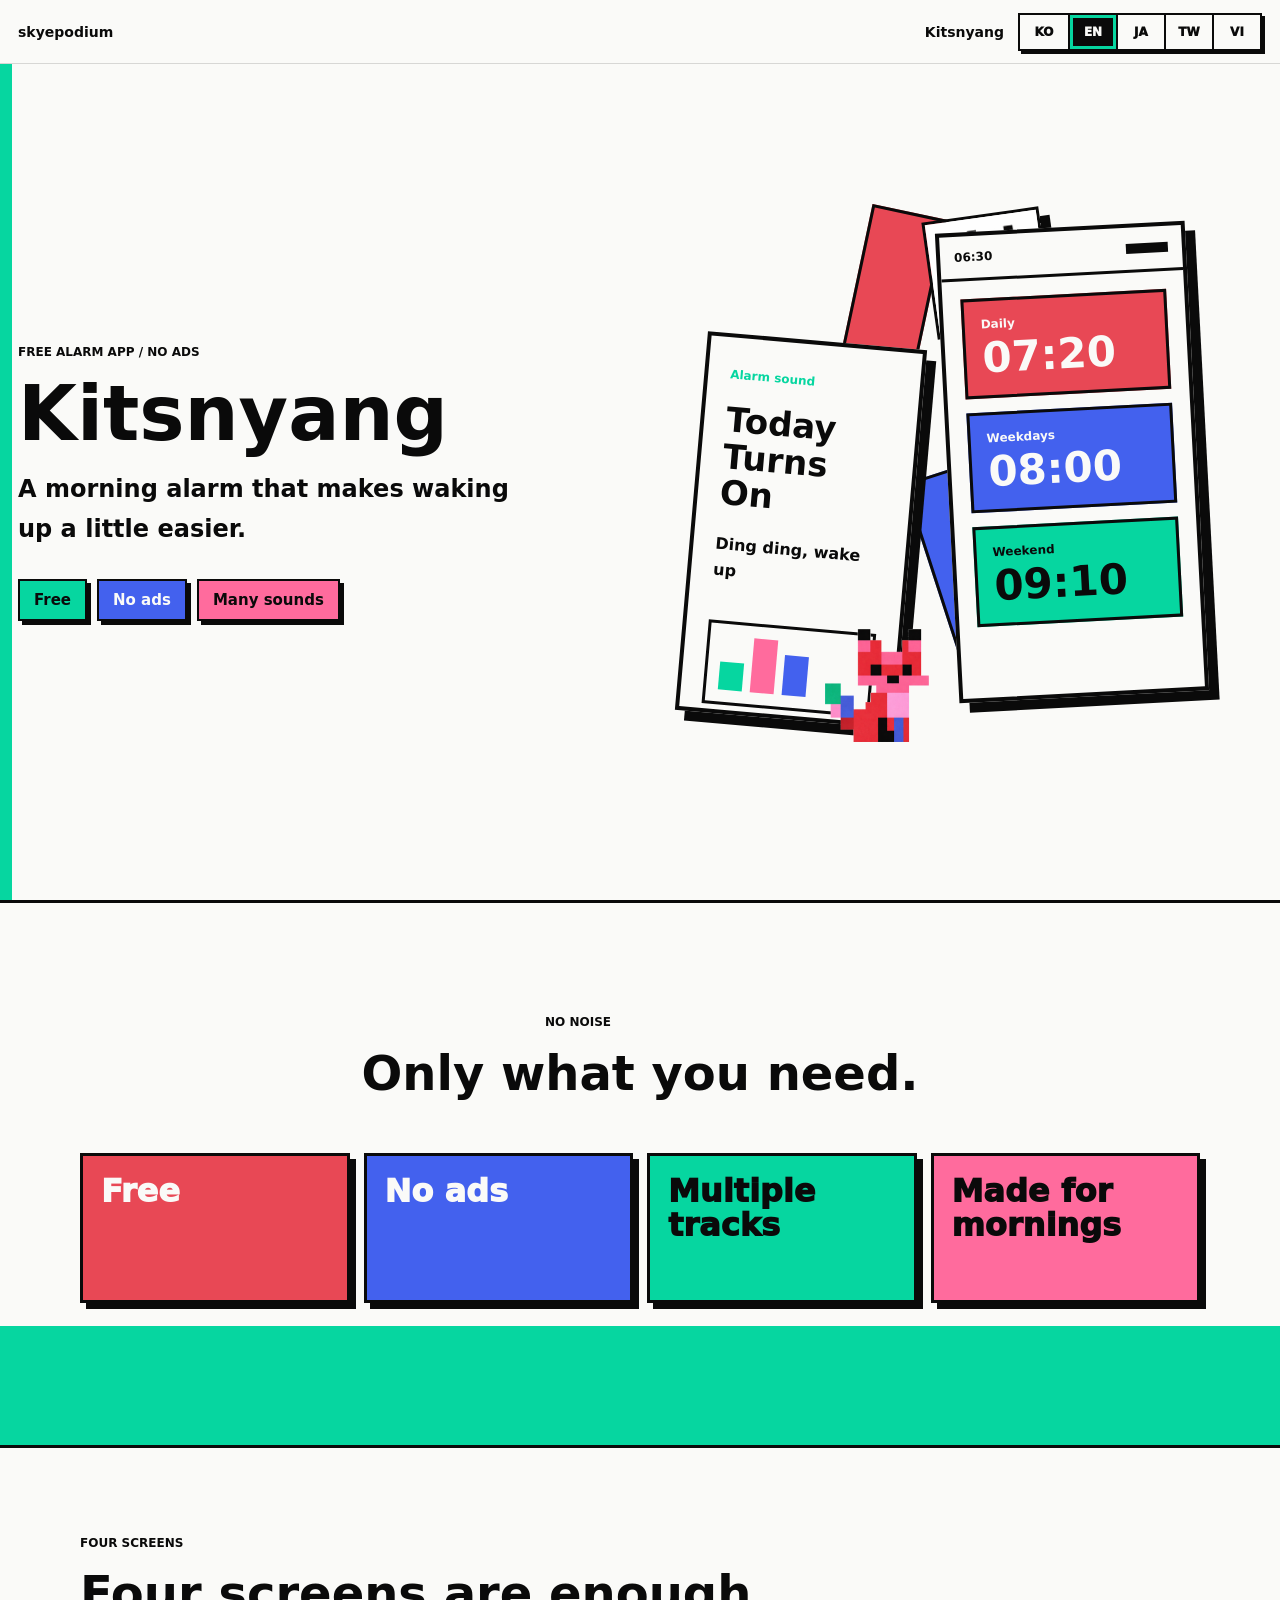
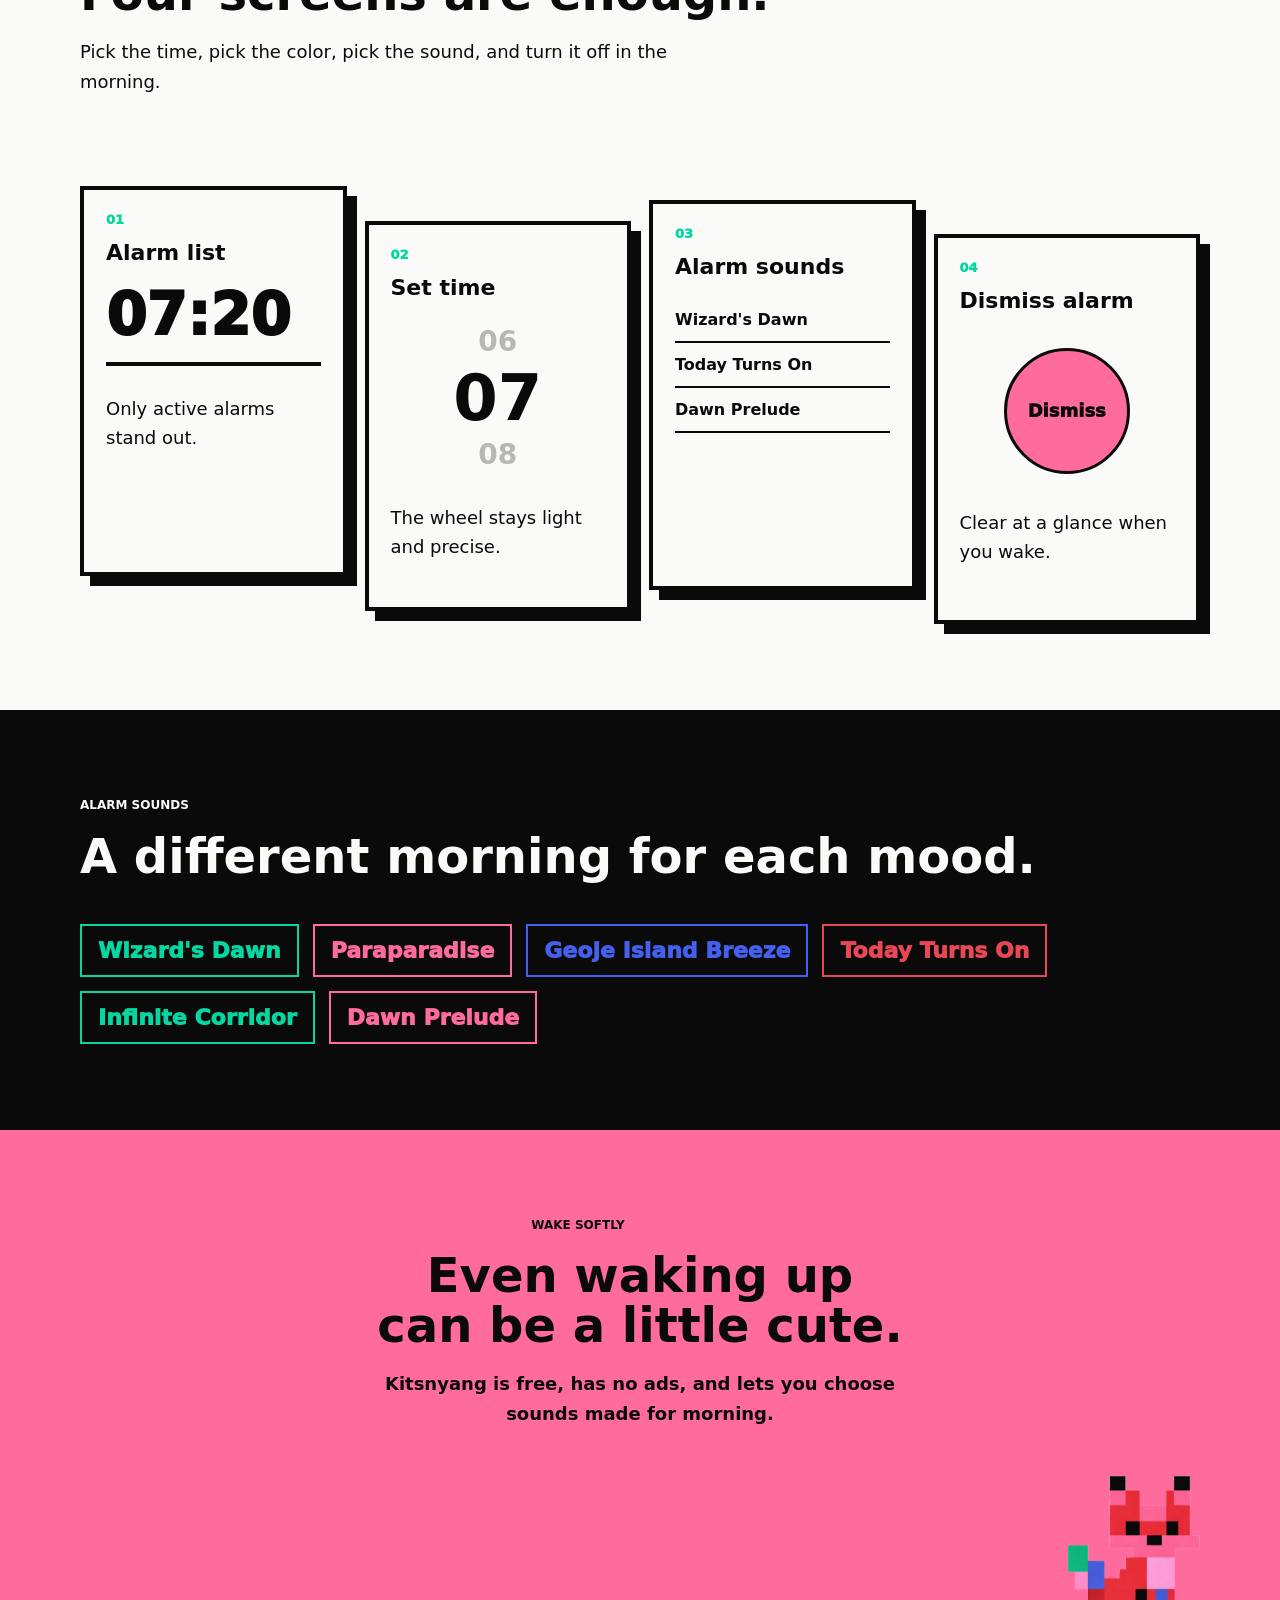
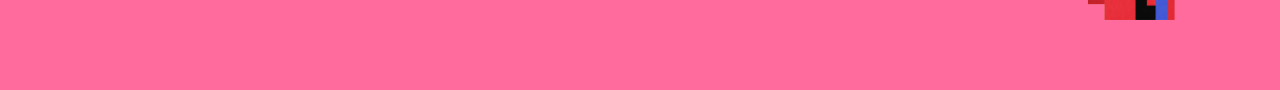
==== kitsnyang.html @ ac87df2f "언어 선택을 중복 없는 코드 버튼으로 정리한다 현재 선택 트리거를 제거하고 KO/EN/JA/TW/VI 코드 버튼을 같은 크기로 고정해 헤더 언어 선택이 중복 없이 보이게 한다.  " ====
<!doctype html>
<html lang="ko">
  <head>
    <meta charset="utf-8" />
    <meta name="viewport" content="width=device-width, initial-scale=1" />
    <meta
      name="description"
      data-i18n-content="kitsnyang.meta.description"
      content="키츠냥은 무료이고 광고 없는 아침 알람 앱입니다. 여러 알림음과 감각적인 알람 설정 화면을 제공합니다."
    />
    <title data-i18n="kitsnyang.meta.title">키츠냥 - 아침을 조금 덜 미워하게 만드는 알람</title>
    <link rel="stylesheet" href="./assets/styles/site.css" />
    <script src="./assets/scripts/site.js" defer></script>
  </head>
  <body class="kitsnyang-page">
    <header class="site-header" aria-label="주요 탐색" data-i18n-aria-label="common.header.aria">
      <a class="brand-link" href="./index.html" aria-label="skyepodium 홈" data-i18n-aria-label="common.home.aria">
        skyepodium
      </a>
      <div class="header-tools">
        <nav class="nav-links" aria-label="페이지" data-i18n-aria-label="common.nav.aria">
          <a aria-current="page" href="./kitsnyang.html" data-i18n="common.appName">키츠냥</a>
        </nav>
        <div
          class="language-switcher"
          data-language-menu
          role="radiogroup"
          aria-label="언어 선택"
          data-i18n-aria-label="common.language.aria"
        >
          <div class="language-menu">
            <button
              type="button"
              role="radio"
              data-language-option="ko"
              aria-label="한국어"
              data-i18n-aria-label="common.language.ko"
            >
              KO
            </button>
            <button
              type="button"
              role="radio"
              data-language-option="en"
              aria-label="English"
              data-i18n-aria-label="common.language.en"
            >
              EN
            </button>
            <button
              type="button"
              role="radio"
              data-language-option="ja"
              aria-label="日本語"
              data-i18n-aria-label="common.language.ja"
            >
              JA
            </button>
            <button
              type="button"
              role="radio"
              data-language-option="zh-TW"
              aria-label="繁體中文"
              data-i18n-aria-label="common.language.zhTW"
            >
              TW
            </button>
            <button
              type="button"
              role="radio"
              data-language-option="vi"
              aria-label="Tiếng Việt"
              data-i18n-aria-label="common.language.vi"
            >
              VI
            </button>
          </div>
        </div>
      </div>
    </header>

    <main>
      <section class="hero section-band section-green" aria-labelledby="kitsnyang-title">
        <div class="hero-copy">
          <p class="eyebrow" data-i18n="kitsnyang.hero.eyebrow">무료 알람 앱 / 광고 없음</p>
          <h1 id="kitsnyang-title" data-i18n="common.appName">키츠냥</h1>
          <p class="hero-line" data-i18n="kitsnyang.hero.line">아침을 조금 덜 미워하게 만드는 알람.</p>
          <div class="proof-row" aria-label="키츠냥 핵심 특징" data-i18n-aria-label="kitsnyang.proof.aria">
            <span data-i18n="kitsnyang.proof.free">무료</span>
            <span data-i18n="kitsnyang.proof.noAds">광고 없음</span>
            <span data-i18n="kitsnyang.proof.sounds">여러 알림음</span>
          </div>
        </div>

        <div
          class="hero-stage"
          data-hero-stage
          aria-label="키츠냥 앱 화면 미리보기"
          data-i18n-aria-label="kitsnyang.heroStage.aria"
        >
          <div class="color-rail rail-red" aria-hidden="true"></div>
          <div class="color-rail rail-blue" aria-hidden="true"></div>
          <img
            class="app-icon-tile"
            src="./assets/images/kitsnyang-app-icon.png"
            alt="키츠냥 앱 아이콘"
            data-i18n-alt="kitsnyang.icon.alt"
          />
          <div
            class="phone-mock hero-phone phone-main"
            aria-label="알람 목록 화면 예시"
            data-i18n-aria-label="kitsnyang.phone.list.aria"
          >
            <div class="phone-top">
              <span>06:30</span>
              <span class="phone-pill"></span>
            </div>
            <div class="alarm-list">
              <div class="alarm-item accent-red">
                <span data-i18n="kitsnyang.alarm.daily">매일</span>
                <strong>07:20</strong>
              </div>
              <div class="alarm-item accent-blue">
                <span data-i18n="kitsnyang.alarm.weekdays">평일</span>
                <strong>08:00</strong>
              </div>
              <div class="alarm-item accent-green">
                <span data-i18n="kitsnyang.alarm.weekend">주말</span>
                <strong>09:10</strong>
              </div>
            </div>
          </div>
          <div
            class="phone-mock hero-phone phone-side"
            aria-label="알림음 선택 화면 예시"
            data-i18n-aria-label="kitsnyang.phone.sound.aria"
          >
            <div class="sound-screen">
              <span class="screen-label" data-i18n="kitsnyang.sound.label">알림음</span>
              <strong data-i18n="kitsnyang.sound.featured">오늘이 켜져</strong>
              <p data-i18n="kitsnyang.sound.caption">띵띵, 눈을 떠</p>
              <div class="mini-player">
                <span></span>
                <span></span>
                <span></span>
              </div>
            </div>
          </div>
          <img
            class="scroll-cat"
            data-cat
            src="./assets/images/kitsnyang-cat.png"
            alt=""
            aria-hidden="true"
          />
        </div>
      </section>

      <section class="statement section-band" aria-labelledby="statement-title">
        <p class="eyebrow" data-i18n="kitsnyang.statement.eyebrow">소음 없이</p>
        <h2 id="statement-title" data-i18n="kitsnyang.statement.title">필요한 것만 남겼습니다.</h2>
        <div class="statement-grid">
          <p class="statement-word color-red" data-i18n="kitsnyang.statement.free">무료</p>
          <p class="statement-word color-blue" data-i18n="kitsnyang.statement.noAds">광고 없음</p>
          <p class="statement-word color-green" data-i18n="kitsnyang.statement.music">음악 여러 개</p>
          <p class="statement-word color-pink" data-i18n="kitsnyang.statement.morning">아침 전용</p>
        </div>
      </section>

      <section class="showcase section-band section-white" aria-labelledby="screen-title">
        <div class="section-heading">
          <p class="eyebrow" data-i18n="kitsnyang.showcase.eyebrow">네 개의 화면</p>
          <h2 id="screen-title" data-i18n="kitsnyang.showcase.title">네 화면이면 충분해요.</h2>
          <p data-i18n="kitsnyang.showcase.body">시간을 고르고, 색을 고르고, 소리를 고르고, 아침에 끄면 끝.</p>
        </div>

        <div class="screen-stack" aria-label="키츠냥 주요 화면 4개" data-i18n-aria-label="kitsnyang.showcase.aria">
          <article class="phone-mock showcase-phone reveal">
            <span class="screen-kicker">01</span>
            <h3 data-i18n="kitsnyang.screen.list.title">알람 목록</h3>
            <div class="screen-time">07:20</div>
            <p data-i18n="kitsnyang.screen.list.body">켜진 알람만 선명하게.</p>
          </article>
          <article class="phone-mock showcase-phone reveal">
            <span class="screen-kicker">02</span>
            <h3 data-i18n="kitsnyang.screen.time.title">시간 설정</h3>
            <div class="wheel-preview">
              <span>06</span>
              <strong>07</strong>
              <span>08</span>
            </div>
            <p data-i18n="kitsnyang.screen.time.body">휠은 가볍고 정확하게.</p>
          </article>
          <article class="phone-mock showcase-phone reveal">
            <span class="screen-kicker">03</span>
            <h3 data-i18n="kitsnyang.screen.sound.title">알림음</h3>
            <ul class="sound-lines">
              <li data-i18n="kitsnyang.sound.wizard">마법사의 새벽</li>
              <li data-i18n="kitsnyang.sound.today">오늘이 켜져</li>
              <li data-i18n="kitsnyang.sound.dawn">새벽의 서곡</li>
            </ul>
          </article>
          <article class="phone-mock showcase-phone reveal">
            <span class="screen-kicker">04</span>
            <h3 data-i18n="kitsnyang.screen.dismiss.title">알람 해제</h3>
            <div class="dismiss-dot" data-i18n="kitsnyang.screen.dismiss.action">끄기</div>
            <p data-i18n="kitsnyang.screen.dismiss.body">눈 뜨면 바로 알 수 있게.</p>
          </article>
        </div>
      </section>

      <section class="sounds section-band section-black" aria-labelledby="sound-title">
        <div class="section-heading">
          <p class="eyebrow" data-i18n="kitsnyang.sounds.eyebrow">알림음</p>
          <h2 id="sound-title" data-i18n="kitsnyang.sounds.title">기분마다 다른 아침.</h2>
        </div>
        <div class="sound-marquee" aria-label="대표 알림음" data-i18n-aria-label="kitsnyang.sounds.aria">
          <span data-i18n="kitsnyang.sound.wizard">마법사의 새벽</span>
          <span data-i18n="kitsnyang.sound.paradise">파라파라다이스</span>
          <span data-i18n="kitsnyang.sound.geoje">거제도의 바람</span>
          <span data-i18n="kitsnyang.sound.today">오늘이 켜져</span>
          <span data-i18n="kitsnyang.sound.infinite">무한의 회랑</span>
          <span data-i18n="kitsnyang.sound.dawn">새벽의 서곡</span>
        </div>
      </section>

      <section class="closing section-band section-pink" aria-labelledby="closing-title">
        <img class="closing-cat reveal" src="./assets/images/kitsnyang-cat.png" alt="" aria-hidden="true" />
        <p class="eyebrow" data-i18n="kitsnyang.closing.eyebrow">부드럽게 일어나기</p>
        <h2 id="closing-title" data-i18n-html="kitsnyang.closing.title">일어나는 일도<br />조금은 귀여울 수 있게.</h2>
        <p data-i18n="kitsnyang.closing.body">키츠냥은 무료이고, 광고가 없고, 아침을 위한 소리를 고릅니다.</p>
      </section>
    </main>
  </body>
</html>
---- assets/styles/site.css ----
:root {
  --red: #e84855;
  --blue: #4361ee;
  --green: #06d6a0;
  --pink: #ff6b9d;
  --white: #fafaf8;
  --black: #0a0a0a;
  --line: rgba(10, 10, 10, 0.14);
  --shadow: 10px 10px 0 var(--black);
  --content: 1120px;
  --motion-y: 0px;
  --motion-x: 0px;
  --hero-fast-y: 0px;
  --hero-slow-y: 0px;
  --hero-drift-x: 0px;
  --hero-drift-x-neg: 0px;
  --pointer-main-x: 0px;
  --pointer-main-y: 0px;
  --pointer-side-x: 0px;
  --pointer-side-y: 0px;
  --pointer-soft-x: 0px;
  --pointer-soft-x-neg: 0px;
  --pointer-soft-y: 0px;
}

* {
  box-sizing: border-box;
}

html {
  background: var(--white);
  color: var(--black);
  font-family:
    ui-sans-serif,
    system-ui,
    -apple-system,
    BlinkMacSystemFont,
    "Apple SD Gothic Neo",
    "Noto Sans KR",
    sans-serif;
  scroll-behavior: smooth;
}

body {
  margin: 0;
  min-width: 320px;
  overflow-x: hidden;
}

a {
  color: inherit;
}

.site-header {
  align-items: center;
  background: rgba(250, 250, 248, 0.88);
  border-bottom: 1px solid var(--line);
  display: flex;
  gap: 16px;
  height: 64px;
  justify-content: space-between;
  left: 0;
  padding: 0 18px;
  position: sticky;
  right: 0;
  top: 0;
  z-index: 20;
}

.brand-link,
.nav-links a {
  font-size: 14px;
  font-weight: 800;
  text-decoration: none;
}

.nav-links {
  display: flex;
  gap: 18px;
}

.header-tools {
  align-items: center;
  display: flex;
  flex-shrink: 0;
  gap: 14px;
}

.nav-links a {
  opacity: 0.55;
}

.nav-links a[aria-current="page"],
.nav-links a:hover {
  opacity: 1;
}

.language-switcher {
  flex-shrink: 0;
}

.language-menu button {
  appearance: none;
  color: var(--black);
  cursor: pointer;
  font: inherit;
}

.language-menu {
  background: var(--white);
  border: 2px solid var(--black);
  box-shadow: 3px 3px 0 var(--black);
  display: grid;
  grid-template-columns: repeat(5, 48px);
  overflow: hidden;
}

.language-menu button {
  align-items: center;
  background: transparent;
  border: 0;
  display: grid;
  font-size: 12px;
  font-weight: 950;
  justify-content: center;
  min-height: 34px;
  padding: 0;
  position: relative;
  text-align: center;
}

.language-menu button + button {
  border-left: 2px solid var(--black);
}

.language-menu button:hover,
.language-menu button:focus-visible,
.language-menu button.is-active {
  background: var(--black);
  color: var(--white);
}

.language-menu button.is-active {
  box-shadow: inset 0 0 0 3px var(--green);
}

.language-menu button:focus-visible {
  outline: 3px solid var(--green);
  outline-offset: 2px;
}

.section-band {
  padding: 86px 18px;
  position: relative;
}

.section-band > * {
  margin-left: auto;
  margin-right: auto;
  max-width: var(--content);
}

.eyebrow {
  font-size: 12px;
  font-weight: 900;
  margin: 0 0 16px;
  overflow-wrap: anywhere;
  text-transform: uppercase;
}

h1,
h2,
h3,
p {
  margin-top: 0;
}

h1 {
  font-size: 76px;
  line-height: 0.92;
  margin-bottom: 22px;
}

h2 {
  font-size: 48px;
  line-height: 1.04;
  margin-bottom: 18px;
}

h3 {
  font-size: 22px;
  line-height: 1.12;
  margin-bottom: 20px;
}

p {
  font-size: 18px;
  line-height: 1.64;
}

.home-hero {
  min-height: calc(100vh - 64px);
  padding: 104px 20px 72px;
}

.home-hero,
.home-project {
  margin: 0 auto;
  max-width: var(--content);
}

.home-hero h1 {
  max-width: 760px;
}

.home-lead {
  max-width: 560px;
}

.text-arrow {
  display: inline-flex;
  font-weight: 900;
  margin-top: 20px;
  text-decoration: none;
}

.text-arrow::after {
  content: "->";
  margin-left: 10px;
}

.home-project {
  align-items: end;
  border-top: 3px solid var(--black);
  display: grid;
  gap: 28px;
  grid-template-columns: 1fr 1fr 220px;
  padding: 54px 20px 90px;
}

.home-project h2 {
  color: var(--green);
}

.project-card-link {
  background: var(--black);
  color: var(--white);
  display: grid;
  gap: 8px;
  padding: 18px;
  text-decoration: none;
}

.project-card-link span {
  color: var(--green);
  font-size: 12px;
  font-weight: 900;
  text-transform: uppercase;
}

.section-green {
  background:
    linear-gradient(90deg, var(--green) 0 12px, transparent 12px),
    var(--white);
}

.section-white {
  background: var(--white);
}

.section-black {
  background: var(--black);
  color: var(--white);
}

.section-pink {
  background: var(--pink);
}

.hero {
  align-items: center;
  display: grid;
  gap: 34px;
  grid-template-columns: minmax(0, 0.9fr) minmax(360px, 1.1fr);
  min-height: calc(100vh - 64px);
  overflow: hidden;
}

.hero-copy {
  min-width: 0;
  position: relative;
  width: 100%;
  z-index: 2;
}

.hero-line {
  font-size: 24px;
  font-weight: 800;
  max-width: 520px;
}

.proof-row {
  display: flex;
  flex-wrap: wrap;
  gap: 10px;
  margin-top: 30px;
  max-width: 100%;
}

.proof-row span {
  border: 2px solid var(--black);
  box-shadow: 4px 4px 0 var(--black);
  display: inline-flex;
  font-size: 15px;
  font-weight: 900;
  max-width: 100%;
  min-width: 0;
  padding: 10px 14px;
  overflow-wrap: anywhere;
}

.proof-row span:nth-child(1) {
  background: var(--green);
}

.proof-row span:nth-child(2) {
  background: var(--blue);
  color: var(--white);
}

.proof-row span:nth-child(3) {
  background: var(--pink);
}

.hero-stage {
  min-height: 620px;
  position: relative;
  perspective: 1000px;
}

.color-rail {
  border: 3px solid var(--black);
  height: 180px;
  position: absolute;
  width: 76px;
}

.rail-red {
  background: var(--red);
  right: 8%;
  top: 6%;
  transform: translate(var(--pointer-soft-x), calc(var(--hero-slow-y) - var(--pointer-soft-y))) rotate(12deg);
  transition: transform 160ms ease-out;
}

.rail-blue {
  background: var(--blue);
  left: 12%;
  top: 48%;
  transform: translate(var(--pointer-soft-x-neg), calc(var(--hero-fast-y) + var(--pointer-soft-y))) rotate(-18deg);
  transition: transform 160ms ease-out;
}

.app-icon-tile {
  border: 3px solid var(--black);
  box-shadow: var(--shadow);
  height: 118px;
  left: 0;
  object-fit: cover;
  position: absolute;
  top: 42px;
  transform: translate(var(--pointer-side-x), var(--pointer-side-y)) rotate(-8deg);
  transition: transform 160ms ease-out;
  width: 118px;
  z-index: 3;
}

.phone-mock {
  background: var(--white);
  border: 4px solid var(--black);
  box-shadow: var(--shadow);
  color: var(--black);
  overflow: hidden;
}

.hero-phone {
  position: absolute;
}

.phone-main {
  height: 470px;
  left: 18%;
  top: 54px;
  transform:
    translate(calc(var(--hero-drift-x) + var(--pointer-main-x)), calc(var(--hero-slow-y) + var(--pointer-main-y)))
    rotate(-3deg);
  transition: transform 160ms ease-out;
  width: 250px;
  z-index: 4;
}

.phone-side {
  height: 380px;
  right: 6%;
  top: 170px;
  transform:
    translate(calc(var(--hero-drift-x-neg) + var(--pointer-side-x)), calc(var(--hero-fast-y) + var(--pointer-side-y)))
    rotate(5deg);
  transition: transform 160ms ease-out;
  width: 220px;
  z-index: 2;
}

.phone-top {
  align-items: center;
  border-bottom: 3px solid var(--black);
  display: flex;
  font-size: 12px;
  font-weight: 900;
  justify-content: space-between;
  padding: 14px;
}

.phone-pill {
  background: var(--black);
  height: 10px;
  width: 42px;
}

.alarm-list {
  display: grid;
  gap: 14px;
  padding: 18px;
}

.alarm-item {
  border: 3px solid var(--black);
  display: grid;
  gap: 6px;
  padding: 16px;
}

.alarm-item span {
  font-size: 12px;
  font-weight: 900;
}

.alarm-item strong {
  font-size: 42px;
  line-height: 1;
}

.accent-red {
  background: var(--red);
  color: var(--white);
}

.accent-blue {
  background: var(--blue);
  color: var(--white);
}

.accent-green {
  background: var(--green);
}

.sound-screen {
  display: grid;
  gap: 20px;
  padding: 30px 22px;
}

.screen-label {
  color: var(--green);
  font-size: 12px;
  font-weight: 900;
}

.sound-screen strong {
  font-size: 34px;
  line-height: 1.08;
}

.sound-screen p {
  font-size: 16px;
  font-weight: 800;
}

.mini-player {
  align-items: end;
  border: 3px solid var(--black);
  display: flex;
  gap: 8px;
  height: 84px;
  padding: 12px;
}

.mini-player span {
  background: var(--green);
  display: block;
  width: 24px;
}

.mini-player span:nth-child(1) {
  height: 28px;
}

.mini-player span:nth-child(2) {
  background: var(--pink);
  height: 54px;
}

.mini-player span:nth-child(3) {
  background: var(--blue);
  height: 40px;
}

.scroll-cat {
  bottom: 48px;
  height: auto;
  position: absolute;
  right: 30%;
  transform: translate(calc(var(--motion-x) + var(--pointer-main-x)), calc(var(--hero-fast-y) + var(--pointer-main-y)));
  transition: transform 160ms ease-out;
  width: 104px;
  z-index: 5;
}

.statement {
  background:
    linear-gradient(180deg, transparent 0 78%, var(--green) 78% 100%),
    var(--white);
  border-bottom: 3px solid var(--black);
  border-top: 3px solid var(--black);
  padding-bottom: 110px;
  padding-top: 110px;
  text-align: center;
}

.statement h2 {
  max-width: 720px;
}

.statement-grid {
  display: grid;
  gap: 14px;
  grid-template-columns: repeat(4, 1fr);
  margin-top: 54px;
}

.statement-word {
  border: 3px solid var(--black);
  box-shadow: 6px 6px 0 var(--black);
  font-size: 32px;
  font-weight: 950;
  line-height: 1.08;
  min-height: 150px;
  padding: 18px;
  text-align: left;
}

.color-red {
  background: var(--red);
  color: var(--white);
}

.color-blue {
  background: var(--blue);
  color: var(--white);
}

.color-green {
  background: var(--green);
}

.color-pink {
  background: var(--pink);
}

.section-heading {
  margin-bottom: 42px;
}

.section-heading p {
  max-width: 620px;
}

.screen-stack {
  align-items: center;
  display: grid;
  gap: 18px;
  grid-template-columns: repeat(4, minmax(0, 1fr));
}

.showcase-phone {
  min-height: 390px;
  padding: 22px;
  transform: translateY(18px);
  transition:
    opacity 520ms ease,
    transform 520ms ease;
}

.showcase-phone:nth-child(2) {
  margin-top: 70px;
}

.showcase-phone:nth-child(3) {
  margin-top: 28px;
}

.showcase-phone:nth-child(4) {
  margin-top: 96px;
}

.screen-kicker {
  color: var(--green);
  display: block;
  font-size: 13px;
  font-weight: 950;
  margin-bottom: 14px;
}

.screen-time {
  border-bottom: 4px solid var(--black);
  font-size: 58px;
  font-weight: 950;
  line-height: 1;
  margin-bottom: 28px;
  padding-bottom: 18px;
}

.wheel-preview {
  align-items: center;
  display: grid;
  gap: 8px;
  justify-items: center;
  margin: 24px 0 32px;
}

.wheel-preview span {
  color: rgba(10, 10, 10, 0.28);
  font-size: 28px;
  font-weight: 900;
}

.wheel-preview strong {
  color: var(--black);
  font-size: 64px;
  line-height: 1;
}

.sound-lines {
  display: grid;
  gap: 12px;
  list-style: none;
  margin: 30px 0 0;
  padding: 0;
}

.sound-lines li {
  border-bottom: 2px solid var(--black);
  font-size: 16px;
  font-weight: 900;
  padding-bottom: 12px;
}

.dismiss-dot {
  align-items: center;
  background: var(--pink);
  border: 3px solid var(--black);
  border-radius: 50%;
  display: flex;
  font-size: 18px;
  font-weight: 950;
  height: 126px;
  justify-content: center;
  margin: 34px auto;
  width: 126px;
}

.sound-marquee {
  display: flex;
  flex-wrap: wrap;
  gap: 14px;
}

.sound-marquee span {
  border: 2px solid currentColor;
  display: inline-flex;
  font-size: 22px;
  font-weight: 950;
  padding: 12px 16px;
}

.sound-marquee span:nth-child(1),
.sound-marquee span:nth-child(5) {
  color: var(--green);
}

.sound-marquee span:nth-child(2),
.sound-marquee span:nth-child(6) {
  color: var(--pink);
}

.sound-marquee span:nth-child(3) {
  color: var(--blue);
}

.sound-marquee span:nth-child(4) {
  color: var(--red);
}

.closing {
  min-height: 560px;
  overflow: hidden;
  text-align: center;
}

.closing h2 {
  max-width: 760px;
}

.closing p:not(.eyebrow) {
  font-weight: 800;
  margin-left: auto;
  margin-right: auto;
  max-width: 520px;
}

.closing-cat {
  bottom: 70px;
  height: auto;
  position: absolute;
  right: max(24px, calc((100vw - var(--content)) / 2));
  width: 132px;
}

.reveal.is-visible {
  transform: translateY(0);
}

@media (max-width: 900px) {
  h1 {
    font-size: 58px;
  }

  h2 {
    font-size: 38px;
  }

  .home-project,
  .hero,
  .screen-stack,
  .statement-grid {
    grid-template-columns: 1fr;
  }

  .hero-stage {
    min-height: 560px;
  }

  .phone-main {
    left: 8%;
  }

  .phone-side {
    right: 0;
  }

  .statement-word {
    min-height: 110px;
  }

  .showcase-phone,
  .showcase-phone:nth-child(2),
  .showcase-phone:nth-child(3),
  .showcase-phone:nth-child(4) {
    margin-top: 0;
    min-height: 330px;
  }
}

@media (max-width: 560px) {
  .site-header {
    gap: 10px;
    height: 58px;
    justify-content: flex-start;
    padding: 0 12px;
  }

  .header-tools {
    gap: 10px;
    margin-left: 8px;
  }

  .nav-links {
    display: none;
  }

  .brand-link,
  .nav-links a {
    font-size: 13px;
  }

  .language-menu {
    grid-template-columns: repeat(5, 40px);
  }

  .language-menu button {
    font-size: 11px;
    min-height: 32px;
  }

  .section-band {
    padding: 64px 16px;
  }

  h1 {
    font-size: 48px;
  }

  h2 {
    font-size: 32px;
  }

  p {
    font-size: 16px;
  }

  .hero {
    min-height: auto;
  }

  .hero-copy {
    width: min(100%, 288px);
    max-width: 288px;
  }

  .hero-line {
    font-size: 22px;
    max-width: 100%;
  }

  .proof-row {
    display: grid;
    grid-template-columns: repeat(2, minmax(0, 1fr));
    width: min(100%, 288px);
  }

  .proof-row span {
    justify-content: center;
  }

  .hero-stage {
    min-height: 480px;
  }

  .app-icon-tile {
    height: 84px;
    width: 84px;
  }

  .phone-main {
    height: 390px;
    left: 0;
    top: 66px;
    width: 210px;
  }

  .phone-side {
    height: 300px;
    right: -12px;
    top: 156px;
    width: 170px;
  }

  .scroll-cat {
    bottom: 16px;
    right: 22%;
    width: 82px;
  }

  .closing {
    min-height: 620px;
  }

  .closing-cat {
    left: 50%;
    right: auto;
    transform: translateX(-50%);
  }

  .alarm-item strong {
    font-size: 34px;
  }

  .sound-screen strong {
    font-size: 26px;
  }

  .sound-marquee span {
    font-size: 18px;
  }
}

@media (prefers-reduced-motion: reduce) {
  html {
    scroll-behavior: auto;
  }

  *,
  *::before,
  *::after {
    animation-duration: 1ms !important;
    scroll-behavior: auto !important;
    transition-duration: 1ms !important;
  }

  .hero-phone,
  .scroll-cat,
  .color-rail,
  .app-icon-tile {
    transform: none;
  }
}
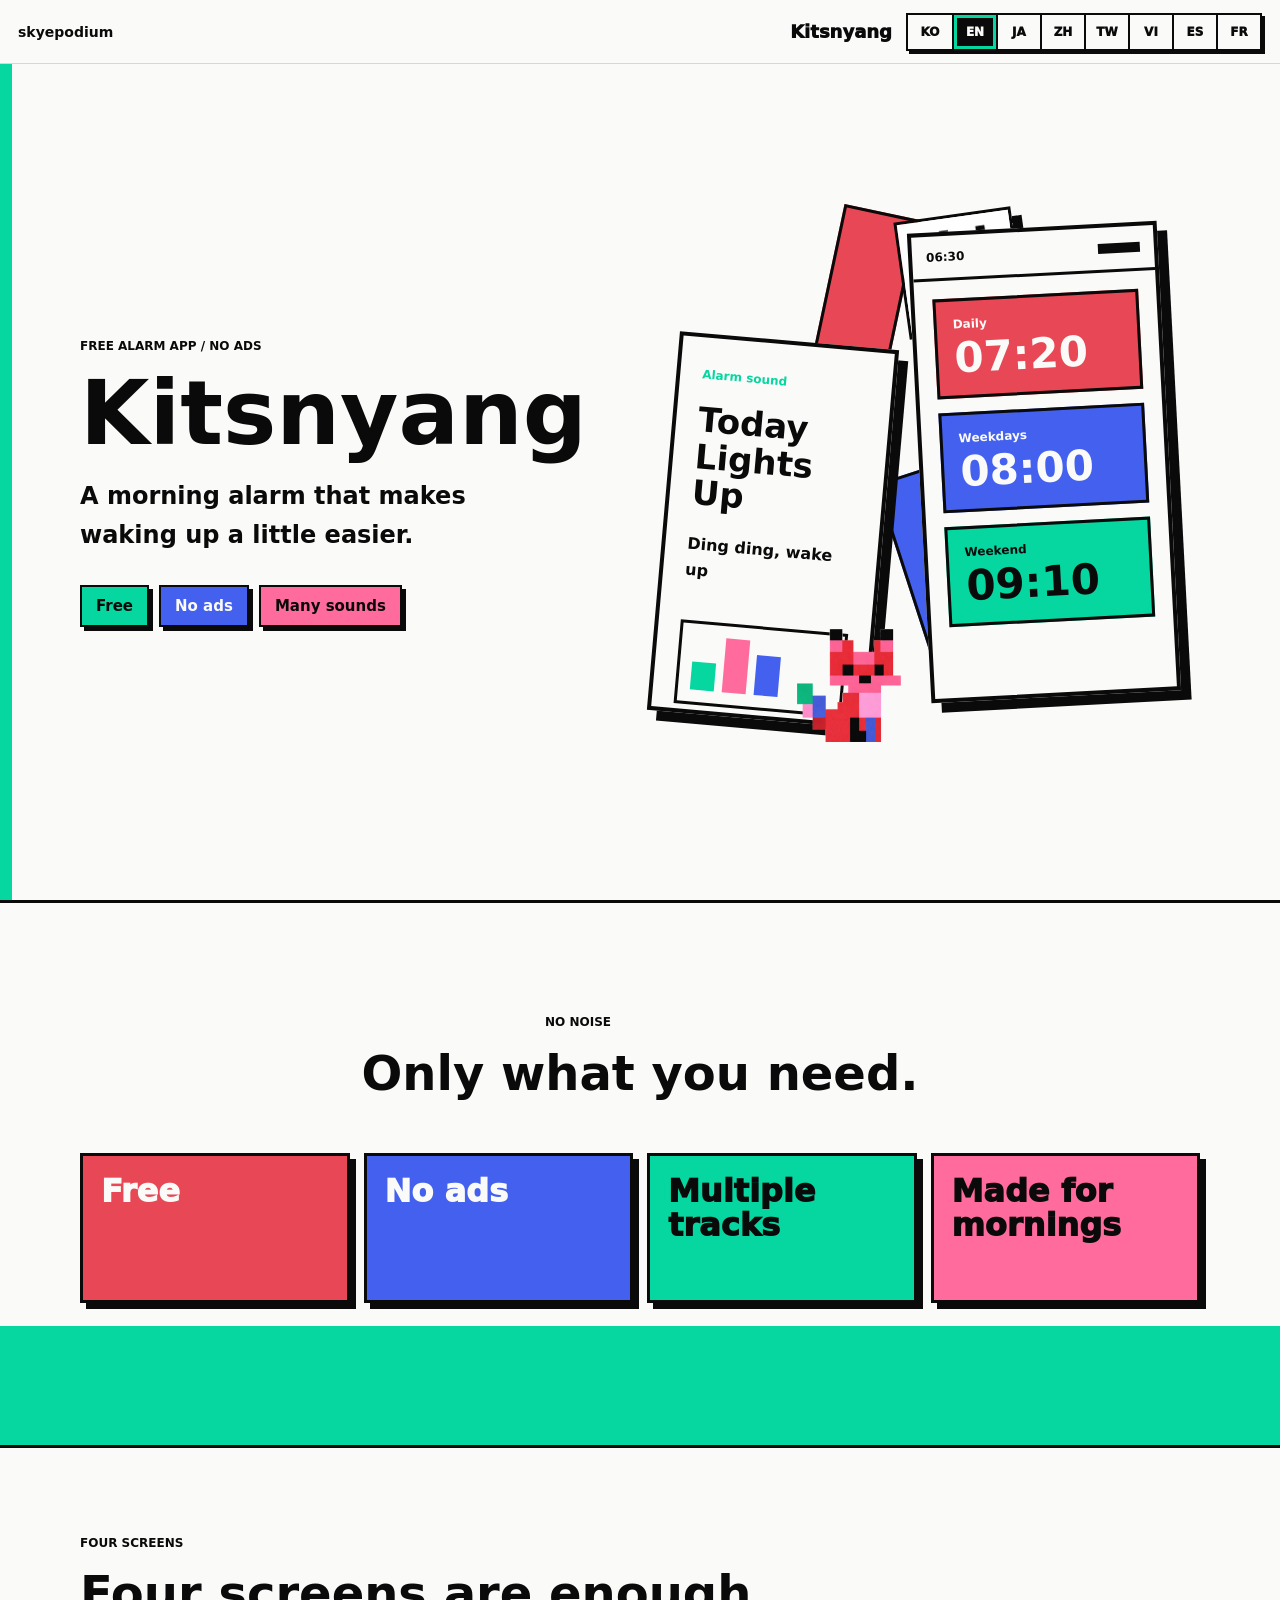
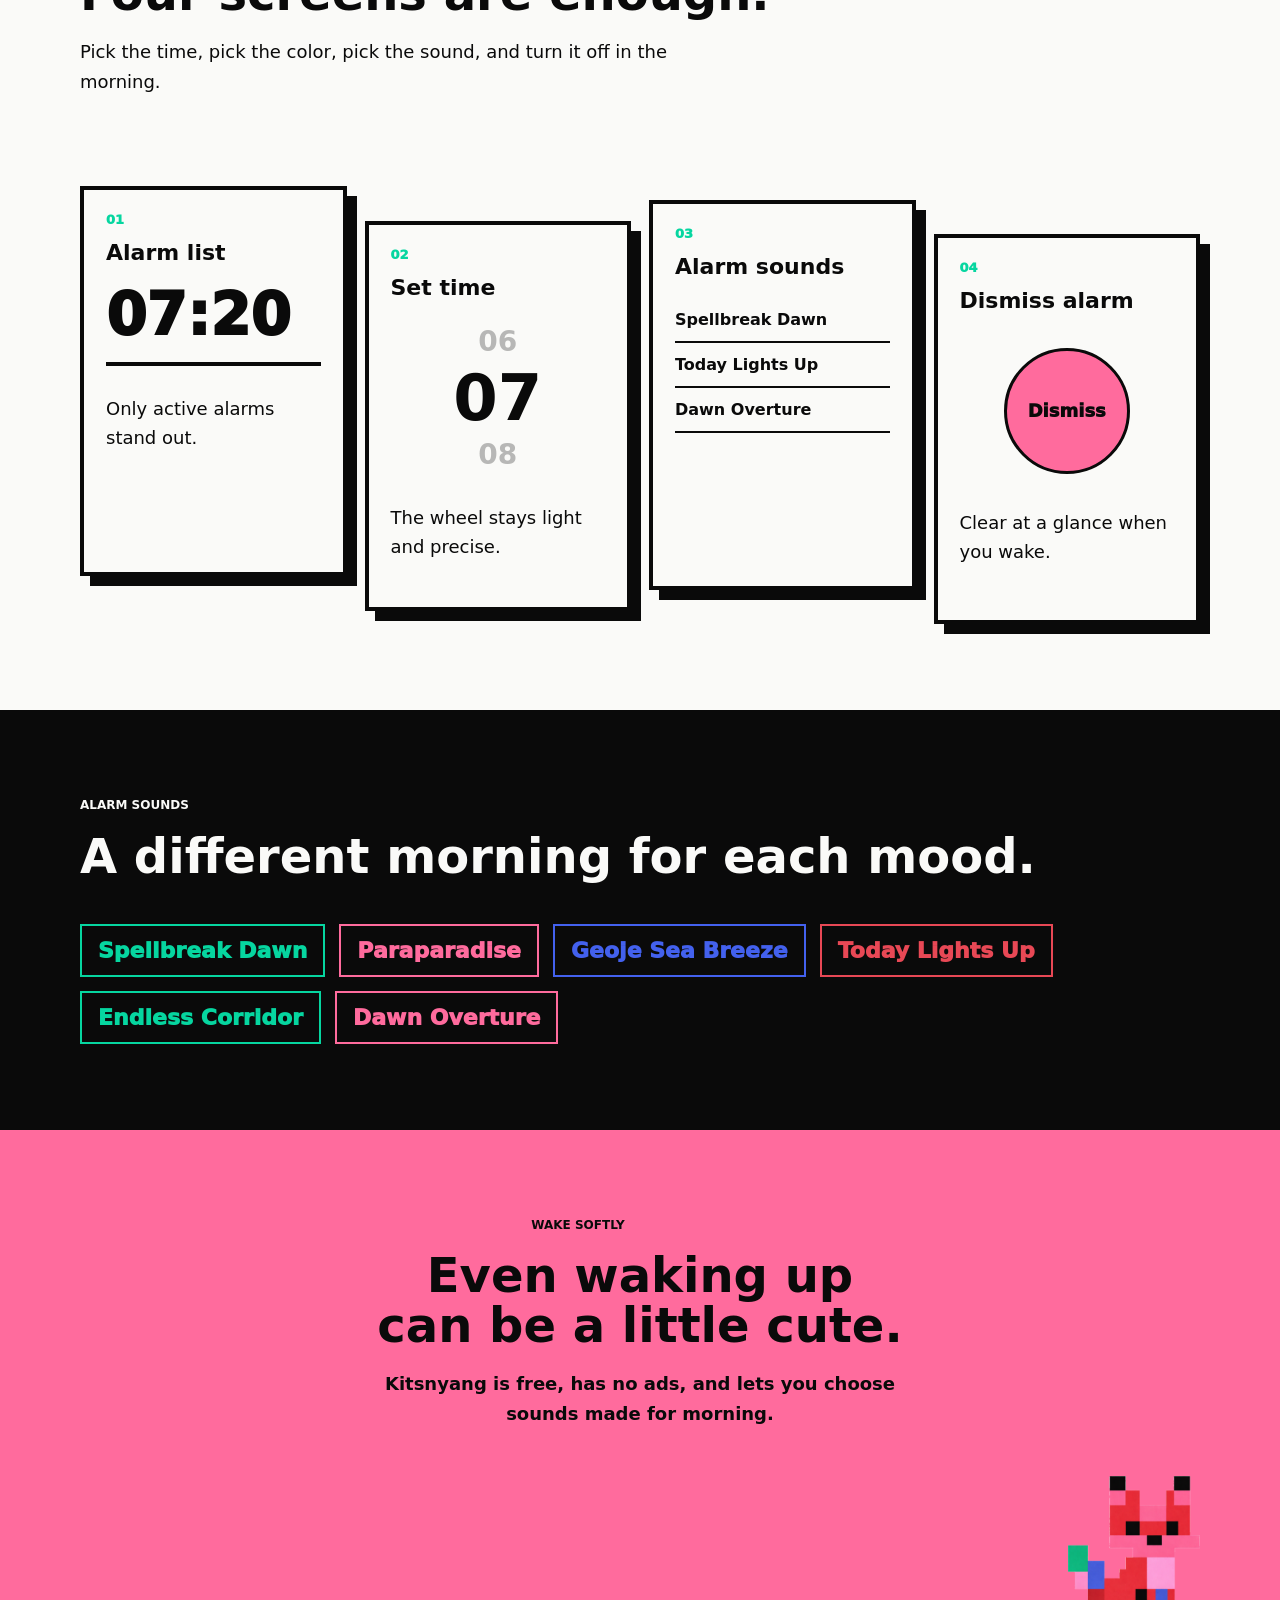
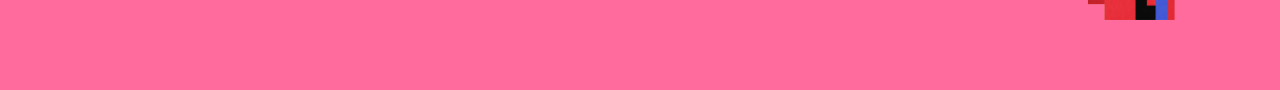
==== commit bfbd96ee: "프로모션 다국어를 앱 언어팩에 맞춘다 키츠냥 앱에 추가된 zh, es, fr 언어와 중국어 라우팅 규칙을 프로모션 페이지에 반영하고, 상단 언어 버튼과 히어로 앱 이름 크기를 새 " ====
--- a/kitsnyang.html
+++ b/kitsnyang.html
@@ -59,6 +59,15 @@
             <button
               type="button"
               role="radio"
+              data-language-option="zh"
+              aria-label="简体中文"
+              data-i18n-aria-label="common.language.zh"
+            >
+              ZH
+            </button>
+            <button
+              type="button"
+              role="radio"
               data-language-option="zh-TW"
               aria-label="繁體中文"
               data-i18n-aria-label="common.language.zhTW"
@@ -73,6 +82,24 @@
               data-i18n-aria-label="common.language.vi"
             >
               VI
+            </button>
+            <button
+              type="button"
+              role="radio"
+              data-language-option="es"
+              aria-label="Español"
+              data-i18n-aria-label="common.language.es"
+            >
+              ES
+            </button>
+            <button
+              type="button"
+              role="radio"
+              data-language-option="fr"
+              aria-label="Français"
+              data-i18n-aria-label="common.language.fr"
+            >
+              FR
             </button>
           </div>
         </div>
--- a/assets/styles/site.css
+++ b/assets/styles/site.css
@@ -95,6 +95,11 @@
   opacity: 1;
 }
 
+.nav-links a[aria-current="page"] {
+  font-size: 18px;
+  font-weight: 950;
+}
+
 .language-switcher {
   flex-shrink: 0;
 }
@@ -111,7 +116,7 @@
   border: 2px solid var(--black);
   box-shadow: 3px 3px 0 var(--black);
   display: grid;
-  grid-template-columns: repeat(5, 48px);
+  grid-template-columns: repeat(8, 44px);
   overflow: hidden;
 }
 
@@ -181,6 +186,10 @@
   margin-bottom: 22px;
 }
 
+.kitsnyang-page .hero h1 {
+  font-size: clamp(84px, 7vw, 112px);
+}
+
 h2 {
   font-size: 48px;
   line-height: 1.04;
@@ -284,6 +293,8 @@
   grid-template-columns: minmax(0, 0.9fr) minmax(360px, 1.1fr);
   min-height: calc(100vh - 64px);
   overflow: hidden;
+  padding-left: max(18px, calc((100% - var(--content)) / 2));
+  padding-right: max(18px, calc((100% - var(--content)) / 2));
 }
 
 .hero-copy {
@@ -745,6 +756,10 @@
     font-size: 58px;
   }
 
+  .kitsnyang-page .hero h1 {
+    font-size: 68px;
+  }
+
   h2 {
     font-size: 38px;
   }
@@ -783,19 +798,22 @@
 
 @media (max-width: 560px) {
   .site-header {
-    gap: 10px;
-    height: 58px;
-    justify-content: flex-start;
-    padding: 0 12px;
+    display: grid;
+    gap: 10px 12px;
+    grid-template-columns: auto 1fr;
+    height: auto;
+    justify-content: stretch;
+    min-height: 58px;
+    padding: 10px 12px 12px;
   }
 
   .header-tools {
-    gap: 10px;
-    margin-left: 8px;
+    display: contents;
   }
 
   .nav-links {
-    display: none;
+    display: flex;
+    justify-self: end;
   }
 
   .brand-link,
@@ -803,8 +821,18 @@
     font-size: 13px;
   }
 
+  .nav-links a[aria-current="page"] {
+    font-size: 18px;
+  }
+
+  .language-switcher {
+    grid-column: 1 / -1;
+    width: 100%;
+  }
+
   .language-menu {
-    grid-template-columns: repeat(5, 40px);
+    grid-template-columns: repeat(8, minmax(0, 1fr));
+    width: 100%;
   }
 
   .language-menu button {
@@ -818,6 +846,10 @@
 
   h1 {
     font-size: 48px;
+  }
+
+  .kitsnyang-page .hero h1 {
+    font-size: clamp(52px, 14vw, 58px);
   }
 
   h2 {
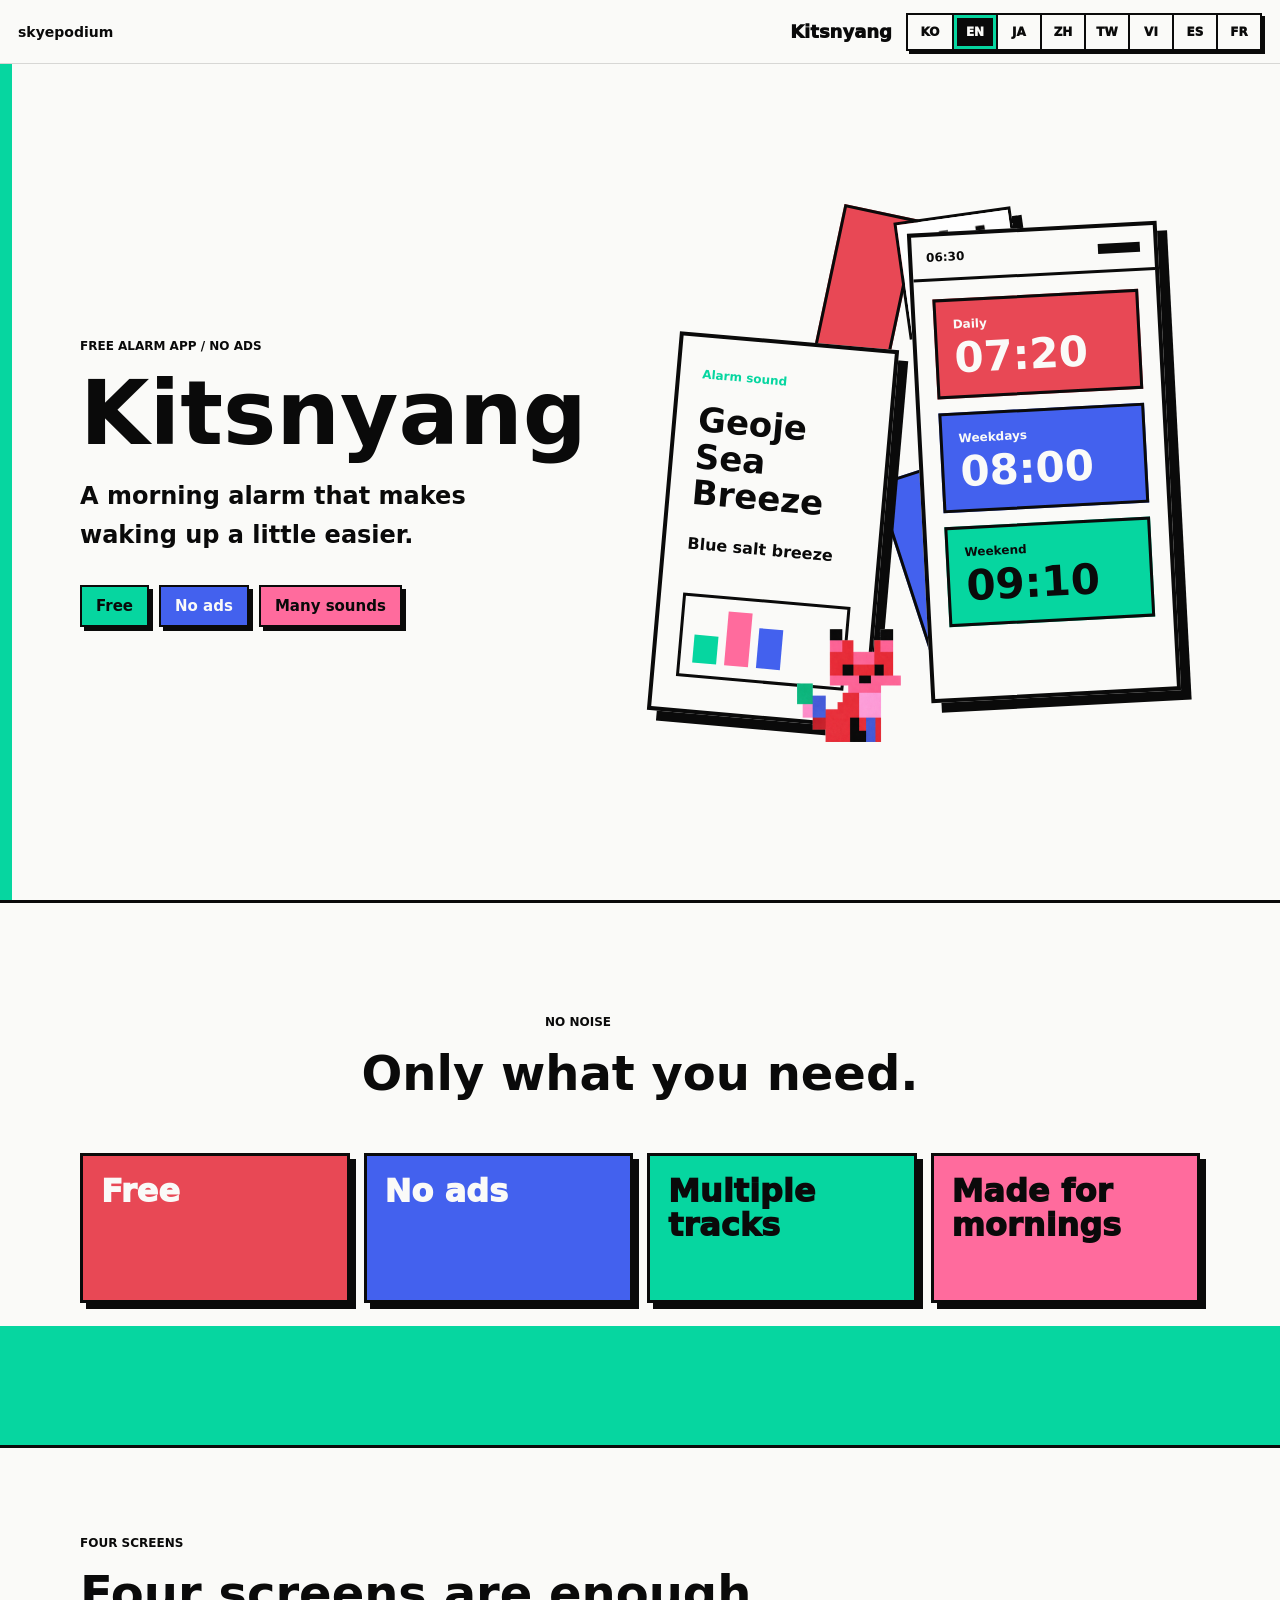
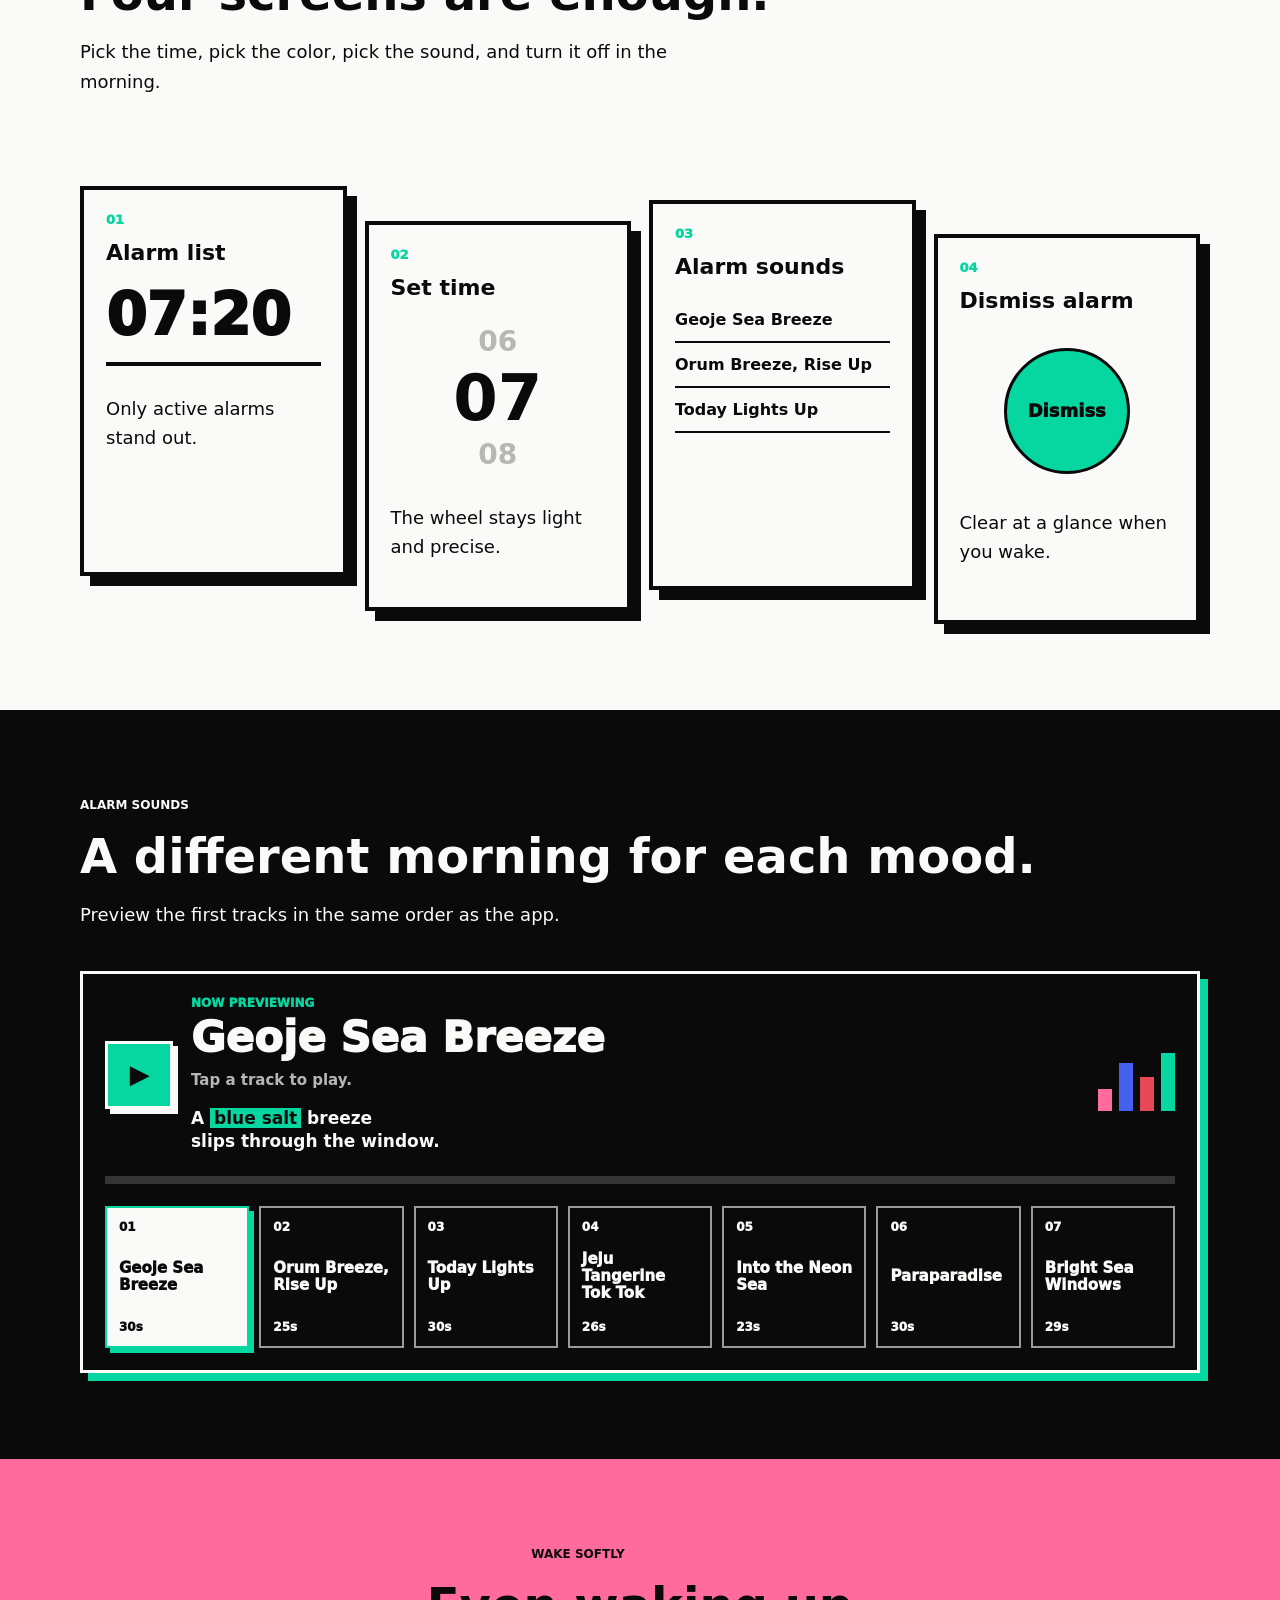
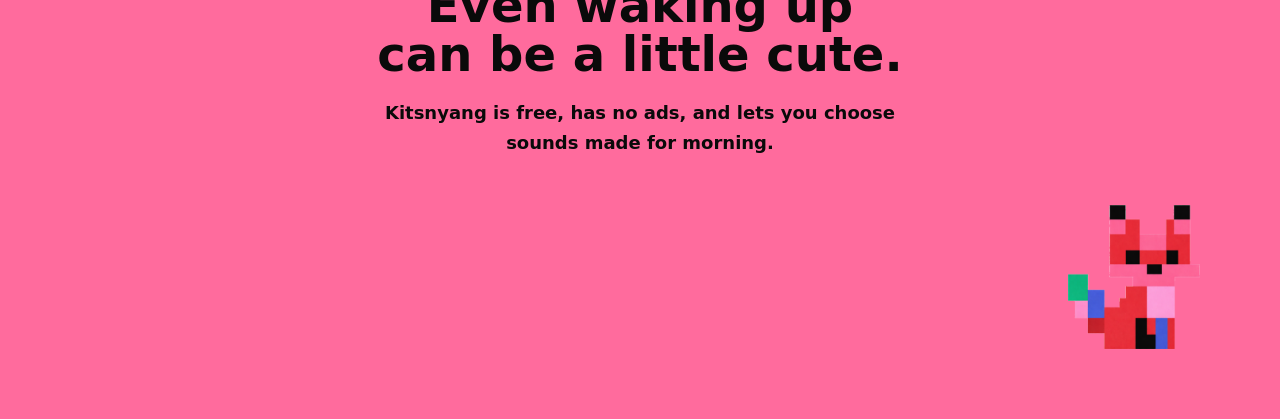
==== commit 29770b33: "프로모션 알림음 경험을 앱 카탈로그에 맞춘다 앱 SOUND_CATALOG의 앞순서를 프로모션 알림음 영역에 반영하고, 현재 선택한 곡의 설명과 하이라이트를 보여주는 정적 MP3 미" ====
--- a/kitsnyang.html
+++ b/kitsnyang.html
@@ -222,9 +222,9 @@
             <span class="screen-kicker">03</span>
             <h3 data-i18n="kitsnyang.screen.sound.title">알림음</h3>
             <ul class="sound-lines">
-              <li data-i18n="kitsnyang.sound.wizard">마법사의 새벽</li>
+              <li data-i18n="kitsnyang.sound.geoje">거제도의 바람</li>
+              <li data-i18n="kitsnyang.sound.orum">오름바람 올라라</li>
               <li data-i18n="kitsnyang.sound.today">오늘이 켜져</li>
-              <li data-i18n="kitsnyang.sound.dawn">새벽의 서곡</li>
             </ul>
           </article>
           <article class="phone-mock showcase-phone reveal">
@@ -240,14 +240,135 @@
         <div class="section-heading">
           <p class="eyebrow" data-i18n="kitsnyang.sounds.eyebrow">알림음</p>
           <h2 id="sound-title" data-i18n="kitsnyang.sounds.title">기분마다 다른 아침.</h2>
-        </div>
-        <div class="sound-marquee" aria-label="대표 알림음" data-i18n-aria-label="kitsnyang.sounds.aria">
-          <span data-i18n="kitsnyang.sound.wizard">마법사의 새벽</span>
-          <span data-i18n="kitsnyang.sound.paradise">파라파라다이스</span>
-          <span data-i18n="kitsnyang.sound.geoje">거제도의 바람</span>
-          <span data-i18n="kitsnyang.sound.today">오늘이 켜져</span>
-          <span data-i18n="kitsnyang.sound.infinite">무한의 회랑</span>
-          <span data-i18n="kitsnyang.sound.dawn">새벽의 서곡</span>
+          <p data-i18n="kitsnyang.sounds.body">앱의 첫 순서대로, 지금 바로 짧게 들어보세요.</p>
+        </div>
+        <div
+          class="sound-player"
+          data-sound-player
+          aria-label="대표 알림음 재생 플레이어"
+          data-i18n-aria-label="kitsnyang.sounds.aria"
+        >
+          <div class="player-now">
+            <button
+              class="player-toggle"
+              type="button"
+              data-player-toggle
+              aria-label="재생"
+              data-player-play-label="kitsnyang.player.play"
+              data-player-pause-label="kitsnyang.player.pause"
+            >
+              <span data-player-toggle-icon>▶</span>
+            </button>
+            <div class="player-copy">
+              <span data-i18n="kitsnyang.player.eyebrow">지금 미리듣기</span>
+              <strong data-player-title data-i18n="kitsnyang.sound.geoje">거제도의 바람</strong>
+              <p class="player-status" data-player-status>트랙을 눌러 재생하세요.</p>
+              <p class="player-poem" data-player-poem>창문틈으로 번진,<br /><mark>푸른바다</mark>의 냄새</p>
+            </div>
+            <div class="player-bars" aria-hidden="true">
+              <span></span>
+              <span></span>
+              <span></span>
+              <span></span>
+            </div>
+          </div>
+          <div class="player-progress" aria-hidden="true">
+            <span data-player-progress></span>
+          </div>
+          <div class="track-list">
+            <button
+              class="track-button"
+              type="button"
+              data-track-id="geoje_island_breeze"
+              data-track-key="kitsnyang.sound.geoje"
+              data-track-poem-key="kitsnyang.sound.geoje.poem"
+              data-track-highlight-key="kitsnyang.sound.geoje.highlight"
+              data-audio-src="./assets/music/geoje_island_breeze.mp3"
+            >
+              <span>01</span>
+              <strong data-i18n="kitsnyang.sound.geoje">거제도의 바람</strong>
+              <em>30s</em>
+            </button>
+            <button
+              class="track-button"
+              type="button"
+              data-track-id="orum_baram_ollara"
+              data-track-key="kitsnyang.sound.orum"
+              data-track-poem-key="kitsnyang.sound.orum.poem"
+              data-track-highlight-key="kitsnyang.sound.orum.highlight"
+              data-audio-src="./assets/music/orum_baram_ollara.mp3"
+            >
+              <span>02</span>
+              <strong data-i18n="kitsnyang.sound.orum">오름바람 올라라</strong>
+              <em>25s</em>
+            </button>
+            <button
+              class="track-button"
+              type="button"
+              data-track-id="ding_ding"
+              data-track-key="kitsnyang.sound.today"
+              data-track-poem-key="kitsnyang.sound.today.poem"
+              data-track-highlight-key="kitsnyang.sound.today.highlight"
+              data-audio-src="./assets/music/ding_ding.mp3"
+            >
+              <span>03</span>
+              <strong data-i18n="kitsnyang.sound.today">오늘이 켜져</strong>
+              <em>30s</em>
+            </button>
+            <button
+              class="track-button"
+              type="button"
+              data-track-id="jeju_gyul_toktok"
+              data-track-key="kitsnyang.sound.jeju"
+              data-track-poem-key="kitsnyang.sound.jeju.poem"
+              data-track-highlight-key="kitsnyang.sound.jeju.highlight"
+              data-audio-src="./assets/music/jeju_gyul_toktok.mp3"
+            >
+              <span>04</span>
+              <strong data-i18n="kitsnyang.sound.jeju">제주 귤톡톡</strong>
+              <em>26s</em>
+            </button>
+            <button
+              class="track-button"
+              type="button"
+              data-track-id="stay_blue"
+              data-track-key="kitsnyang.sound.stayBlue"
+              data-track-poem-key="kitsnyang.sound.stayBlue.poem"
+              data-track-highlight-key="kitsnyang.sound.stayBlue.highlight"
+              data-audio-src="./assets/music/stay_blue.mp3"
+            >
+              <span>05</span>
+              <strong data-i18n="kitsnyang.sound.stayBlue">네온의 바다로</strong>
+              <em>23s</em>
+            </button>
+            <button
+              class="track-button"
+              type="button"
+              data-track-id="paraparadise"
+              data-track-key="kitsnyang.sound.paradise"
+              data-track-poem-key="kitsnyang.sound.paradise.poem"
+              data-track-highlight-key="kitsnyang.sound.paradise.highlight"
+              data-audio-src="./assets/music/paraparadise.mp3"
+            >
+              <span>06</span>
+              <strong data-i18n="kitsnyang.sound.paradise">파라파라다이스</strong>
+              <em>30s</em>
+            </button>
+            <button
+              class="track-button"
+              type="button"
+              data-track-id="ventanas_marinas_brillantes"
+              data-track-key="kitsnyang.sound.ventanas"
+              data-track-poem-key="kitsnyang.sound.ventanas.poem"
+              data-track-highlight-key="kitsnyang.sound.ventanas.highlight"
+              data-audio-src="./assets/music/ventanas_marinas_brillantes.mp3"
+            >
+              <span>07</span>
+              <strong data-i18n="kitsnyang.sound.ventanas">빛나는 바다의 창</strong>
+              <em>29s</em>
+            </button>
+          </div>
+          <audio data-audio-player preload="metadata"></audio>
         </div>
       </section>
 
--- a/assets/styles/site.css
+++ b/assets/styles/site.css
@@ -678,7 +678,7 @@
 
 .dismiss-dot {
   align-items: center;
-  background: var(--pink);
+  background: var(--green);
   border: 3px solid var(--black);
   border-radius: 50%;
   display: flex;
@@ -690,6 +690,216 @@
   width: 126px;
 }
 
+.sound-player {
+  border: 3px solid var(--white);
+  box-shadow: 8px 8px 0 var(--green);
+  display: grid;
+  gap: 22px;
+  padding: 22px;
+}
+
+.player-now {
+  align-items: center;
+  display: grid;
+  gap: 18px;
+  grid-template-columns: auto minmax(0, 1fr) auto;
+}
+
+.player-toggle {
+  align-items: center;
+  appearance: none;
+  background: var(--green);
+  border: 3px solid var(--white);
+  box-shadow: 5px 5px 0 var(--white);
+  color: var(--black);
+  cursor: pointer;
+  display: flex;
+  font: inherit;
+  font-size: 24px;
+  font-weight: 950;
+  height: 68px;
+  justify-content: center;
+  padding: 0;
+  touch-action: manipulation;
+  width: 68px;
+}
+
+.player-toggle:focus-visible,
+.track-button:focus-visible {
+  outline: 3px solid var(--pink);
+  outline-offset: 4px;
+}
+
+.player-copy {
+  min-width: 0;
+}
+
+.player-copy span {
+  color: var(--green);
+  display: block;
+  font-size: 12px;
+  font-weight: 950;
+  margin-bottom: 6px;
+  text-transform: uppercase;
+}
+
+.player-copy strong {
+  display: block;
+  font-size: 42px;
+  font-weight: 950;
+  line-height: 1.05;
+  overflow-wrap: anywhere;
+}
+
+.player-status {
+  color: rgba(250, 250, 248, 0.72);
+  font-size: 15px;
+  font-weight: 800;
+  margin: 8px 0 0;
+}
+
+.player-poem {
+  color: var(--white);
+  font-size: 17px;
+  font-weight: 850;
+  line-height: 1.38;
+  margin: 14px 0 0;
+}
+
+.player-poem mark {
+  background: var(--green);
+  color: var(--black);
+  padding: 0 4px;
+}
+
+.player-bars {
+  align-items: end;
+  display: flex;
+  gap: 7px;
+  height: 72px;
+}
+
+.player-bars span {
+  background: var(--pink);
+  display: block;
+  height: 22px;
+  width: 14px;
+}
+
+.player-bars span:nth-child(2) {
+  background: var(--blue);
+  height: 48px;
+}
+
+.player-bars span:nth-child(3) {
+  background: var(--red);
+  height: 34px;
+}
+
+.player-bars span:nth-child(4) {
+  background: var(--green);
+  height: 58px;
+}
+
+.sound-player.is-playing .player-bars span {
+  animation: playerPulse 760ms steps(2, end) infinite;
+}
+
+.sound-player.is-playing .player-bars span:nth-child(2) {
+  animation-delay: 120ms;
+}
+
+.sound-player.is-playing .player-bars span:nth-child(3) {
+  animation-delay: 240ms;
+}
+
+.sound-player.is-playing .player-bars span:nth-child(4) {
+  animation-delay: 360ms;
+}
+
+.player-progress {
+  background: rgba(250, 250, 248, 0.18);
+  height: 8px;
+  overflow: hidden;
+}
+
+.player-progress span {
+  background: var(--green);
+  display: block;
+  height: 100%;
+  transform-origin: left;
+  transform: scaleX(0);
+}
+
+.track-list {
+  display: grid;
+  gap: 10px;
+  grid-template-columns: repeat(7, minmax(0, 1fr));
+}
+
+.track-button {
+  align-content: space-between;
+  appearance: none;
+  background: transparent;
+  border: 2px solid rgba(250, 250, 248, 0.6);
+  color: var(--white);
+  cursor: pointer;
+  display: grid;
+  font: inherit;
+  grid-template-rows: auto 1fr auto;
+  min-height: 142px;
+  min-width: 0;
+  padding: 12px;
+  text-align: left;
+  touch-action: manipulation;
+}
+
+.track-button:hover,
+.track-button.is-active {
+  background: var(--white);
+  color: var(--black);
+}
+
+.track-button.is-active {
+  border-color: var(--green);
+  box-shadow: 5px 5px 0 var(--green);
+}
+
+.track-button span,
+.track-button em {
+  font-size: 12px;
+  font-style: normal;
+  font-weight: 950;
+}
+
+.track-button strong {
+  align-self: center;
+  font-size: 15px;
+  font-weight: 950;
+  line-height: 1.14;
+  margin: 16px 0;
+  overflow-wrap: normal;
+  word-break: keep-all;
+}
+
+html:lang(ko) .track-button strong,
+html:lang(ja) .track-button strong,
+html:lang(zh) .track-button strong,
+html:lang(zh-TW) .track-button strong {
+  font-size: 14px;
+  white-space: nowrap;
+}
+
+@keyframes playerPulse {
+  0% {
+    transform: scaleY(0.5);
+  }
+
+  100% {
+    transform: scaleY(1);
+  }
+}
+
 .sound-marquee {
   display: flex;
   flex-wrap: wrap;
@@ -793,6 +1003,19 @@
   .showcase-phone:nth-child(4) {
     margin-top: 0;
     min-height: 330px;
+  }
+
+  .track-list {
+    display: flex;
+    overflow-x: auto;
+    padding: 0 0 8px;
+    scroll-snap-type: x proximity;
+  }
+
+  .track-button {
+    flex: 0 0 132px;
+    min-height: 136px;
+    scroll-snap-align: start;
   }
 }
 
@@ -934,6 +1157,44 @@
   .sound-marquee span {
     font-size: 18px;
   }
+
+  .sound-player {
+    box-shadow: 5px 5px 0 var(--green);
+    padding: 16px;
+  }
+
+  .player-now {
+    align-items: start;
+    grid-template-columns: auto minmax(0, 1fr);
+  }
+
+  .player-bars {
+    display: none;
+  }
+
+  .player-toggle {
+    box-shadow: 4px 4px 0 var(--white);
+    height: 54px;
+    width: 54px;
+  }
+
+  .player-copy strong {
+    font-size: 28px;
+  }
+
+  .player-poem {
+    font-size: 15px;
+  }
+
+  .track-button {
+    flex-basis: 124px;
+    min-height: 126px;
+  }
+
+  .track-button strong {
+    font-size: 14px;
+    margin: 14px 0;
+  }
 }
 
 @media (prefers-reduced-motion: reduce) {
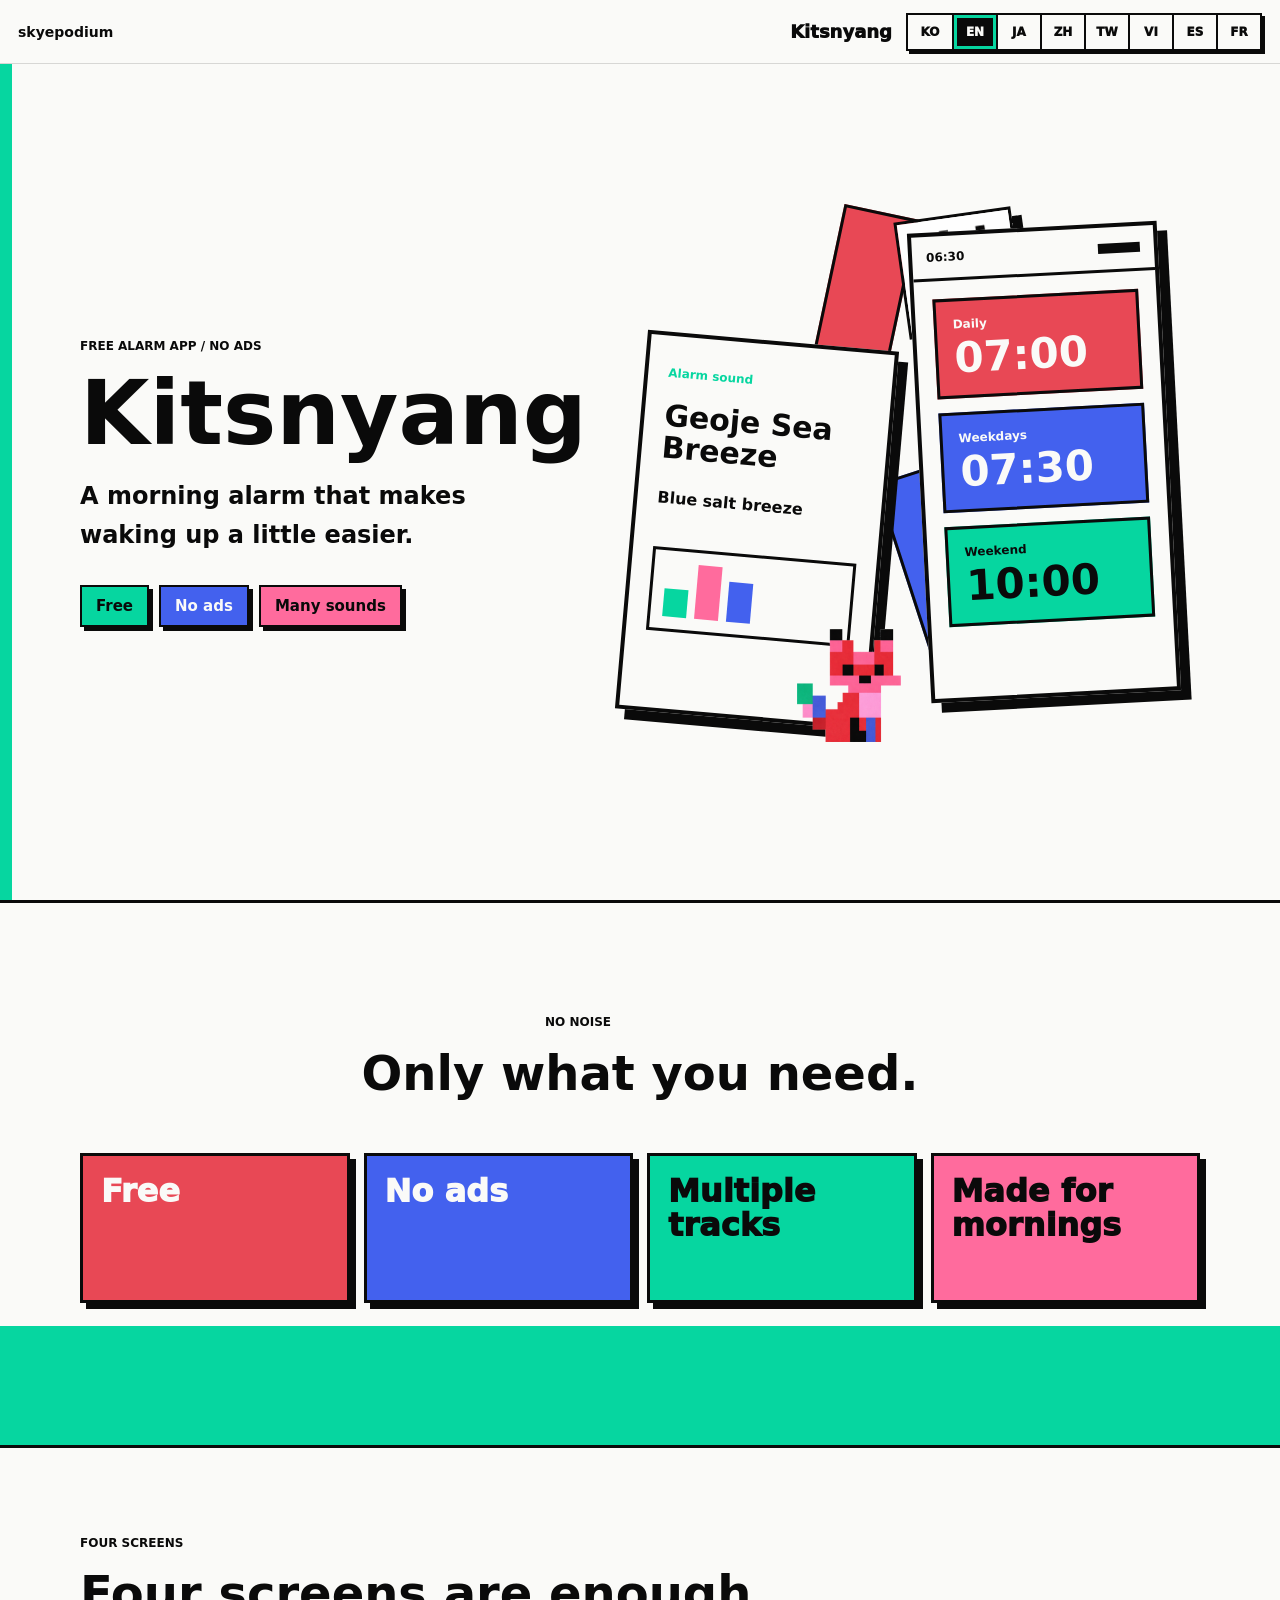
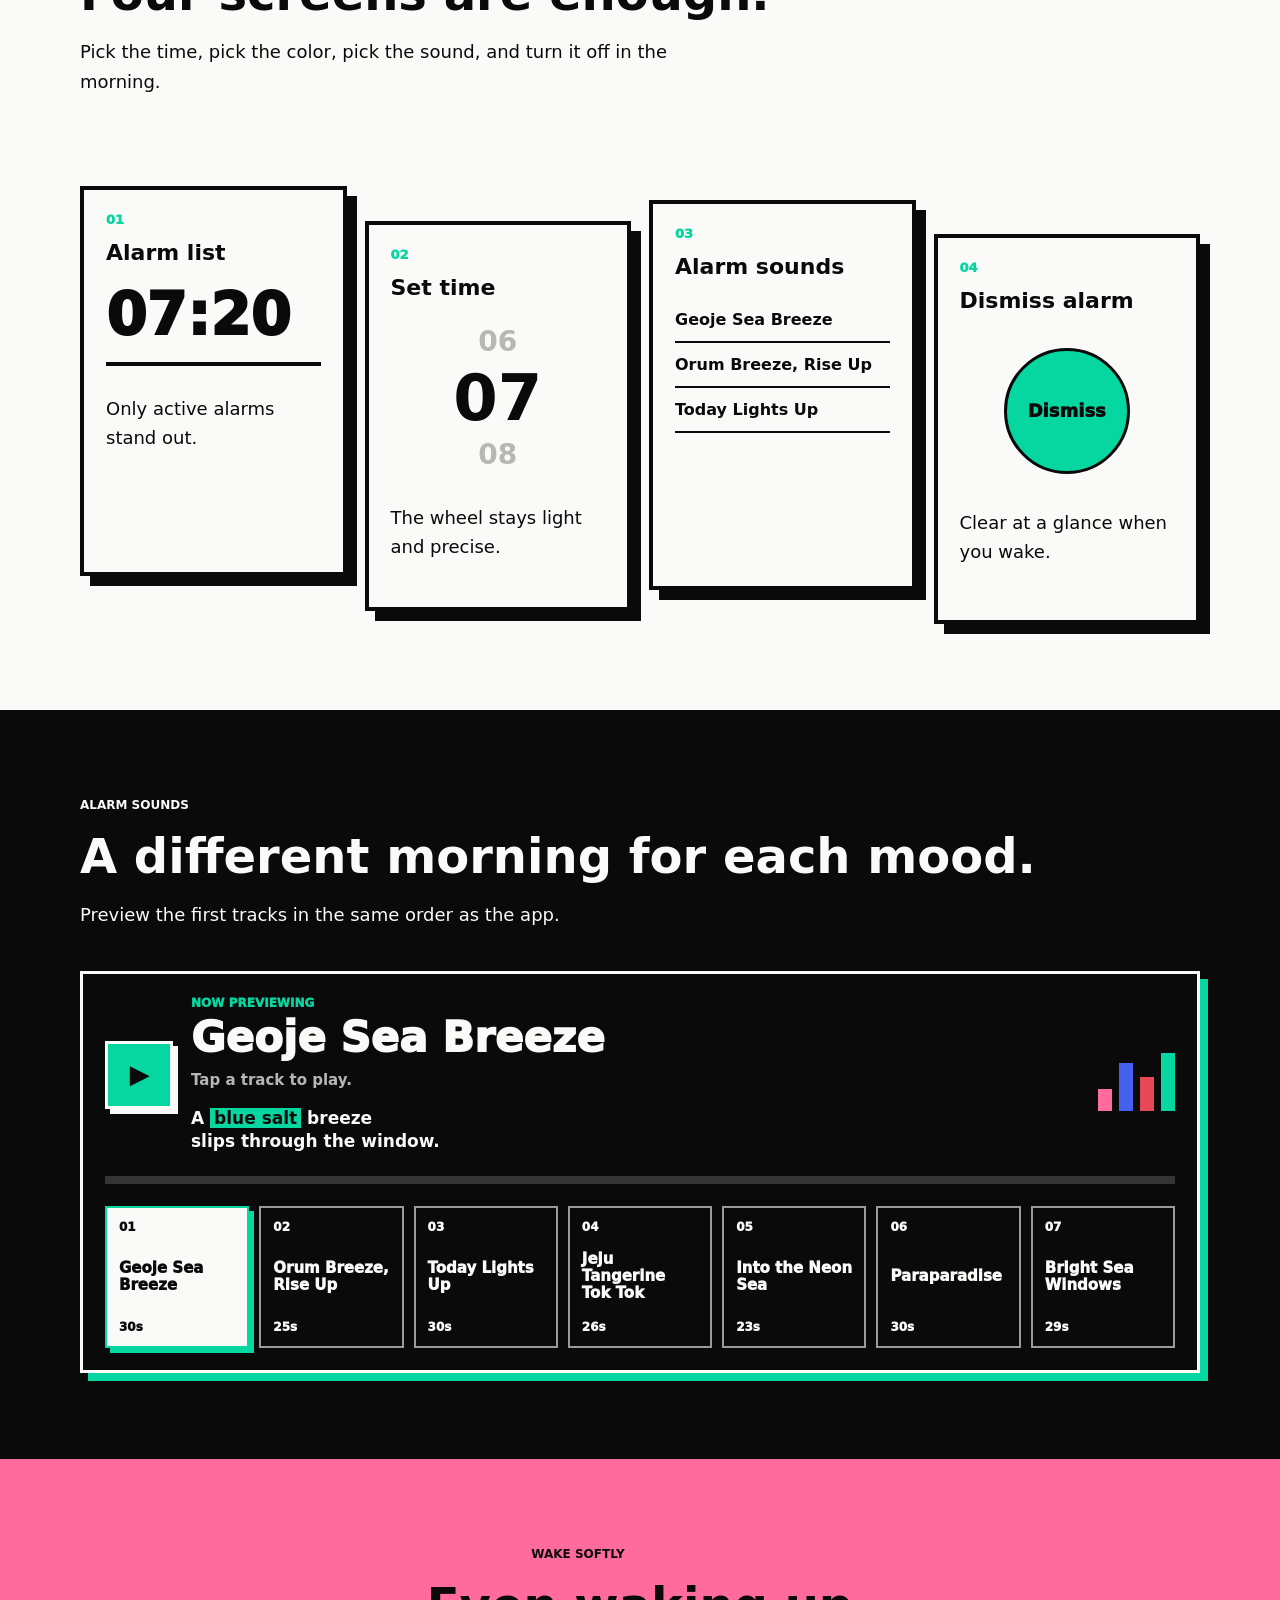
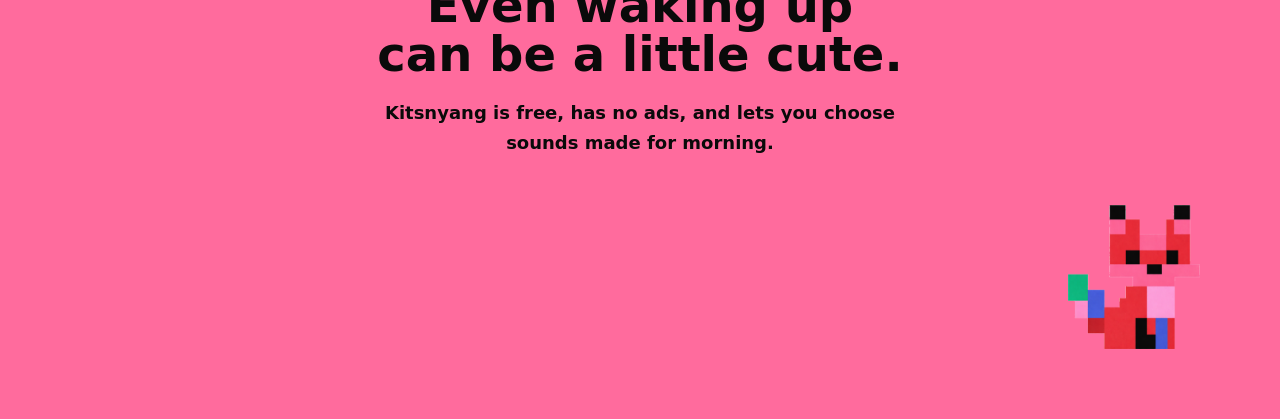
==== commit 3e862434: "히어로 알람 예시를 더 이른 아침에 맞춘다 대표 알림음 제목이 한글에서 줄바꿈되지 않도록 히어로 알림음 카드 폭과 작은 화면 제목 크기를 조정하고, 알람 예시 시간을 07:00, " ====
--- a/kitsnyang.html
+++ b/kitsnyang.html
@@ -145,15 +145,15 @@
             <div class="alarm-list">
               <div class="alarm-item accent-red">
                 <span data-i18n="kitsnyang.alarm.daily">매일</span>
-                <strong>07:20</strong>
+                <strong>07:00</strong>
               </div>
               <div class="alarm-item accent-blue">
                 <span data-i18n="kitsnyang.alarm.weekdays">평일</span>
-                <strong>08:00</strong>
+                <strong>07:30</strong>
               </div>
               <div class="alarm-item accent-green">
                 <span data-i18n="kitsnyang.alarm.weekend">주말</span>
-                <strong>09:10</strong>
+                <strong>10:00</strong>
               </div>
             </div>
           </div>
--- a/assets/styles/site.css
+++ b/assets/styles/site.css
@@ -418,7 +418,7 @@
     translate(calc(var(--hero-drift-x-neg) + var(--pointer-side-x)), calc(var(--hero-fast-y) + var(--pointer-side-y)))
     rotate(5deg);
   transition: transform 160ms ease-out;
-  width: 220px;
+  width: 252px;
   z-index: 2;
 }
 
@@ -478,7 +478,7 @@
 .sound-screen {
   display: grid;
   gap: 20px;
-  padding: 30px 22px;
+  padding: 30px 20px;
 }
 
 .screen-label {
@@ -488,8 +488,16 @@
 }
 
 .sound-screen strong {
-  font-size: 34px;
+  font-size: 30px;
   line-height: 1.08;
+  word-break: keep-all;
+}
+
+html:lang(ko) .sound-screen strong,
+html:lang(ja) .sound-screen strong,
+html:lang(zh) .sound-screen strong,
+html:lang(zh-TW) .sound-screen strong {
+  white-space: nowrap;
 }
 
 .sound-screen p {
@@ -1125,9 +1133,9 @@
 
   .phone-side {
     height: 300px;
-    right: -12px;
+    right: -8px;
     top: 156px;
-    width: 170px;
+    width: 206px;
   }
 
   .scroll-cat {
@@ -1151,7 +1159,7 @@
   }
 
   .sound-screen strong {
-    font-size: 26px;
+    font-size: 22px;
   }
 
   .sound-marquee span {
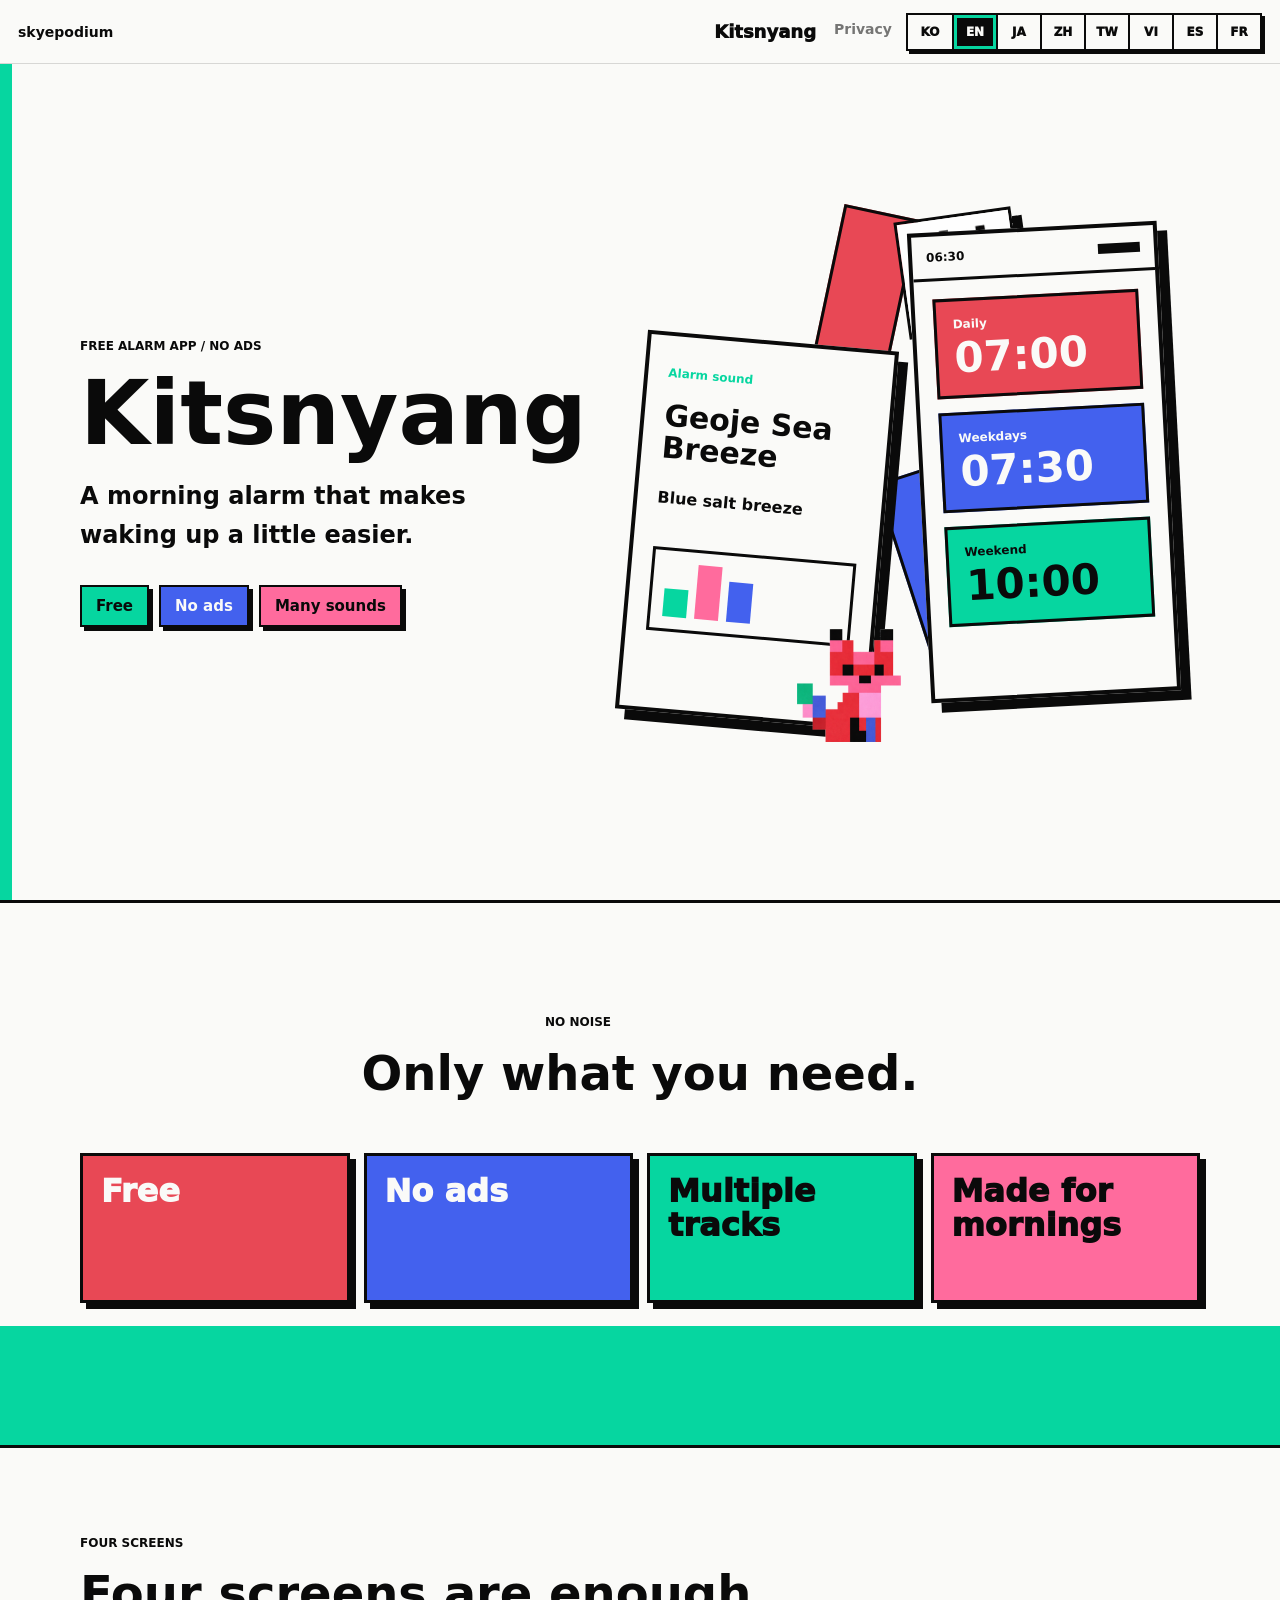
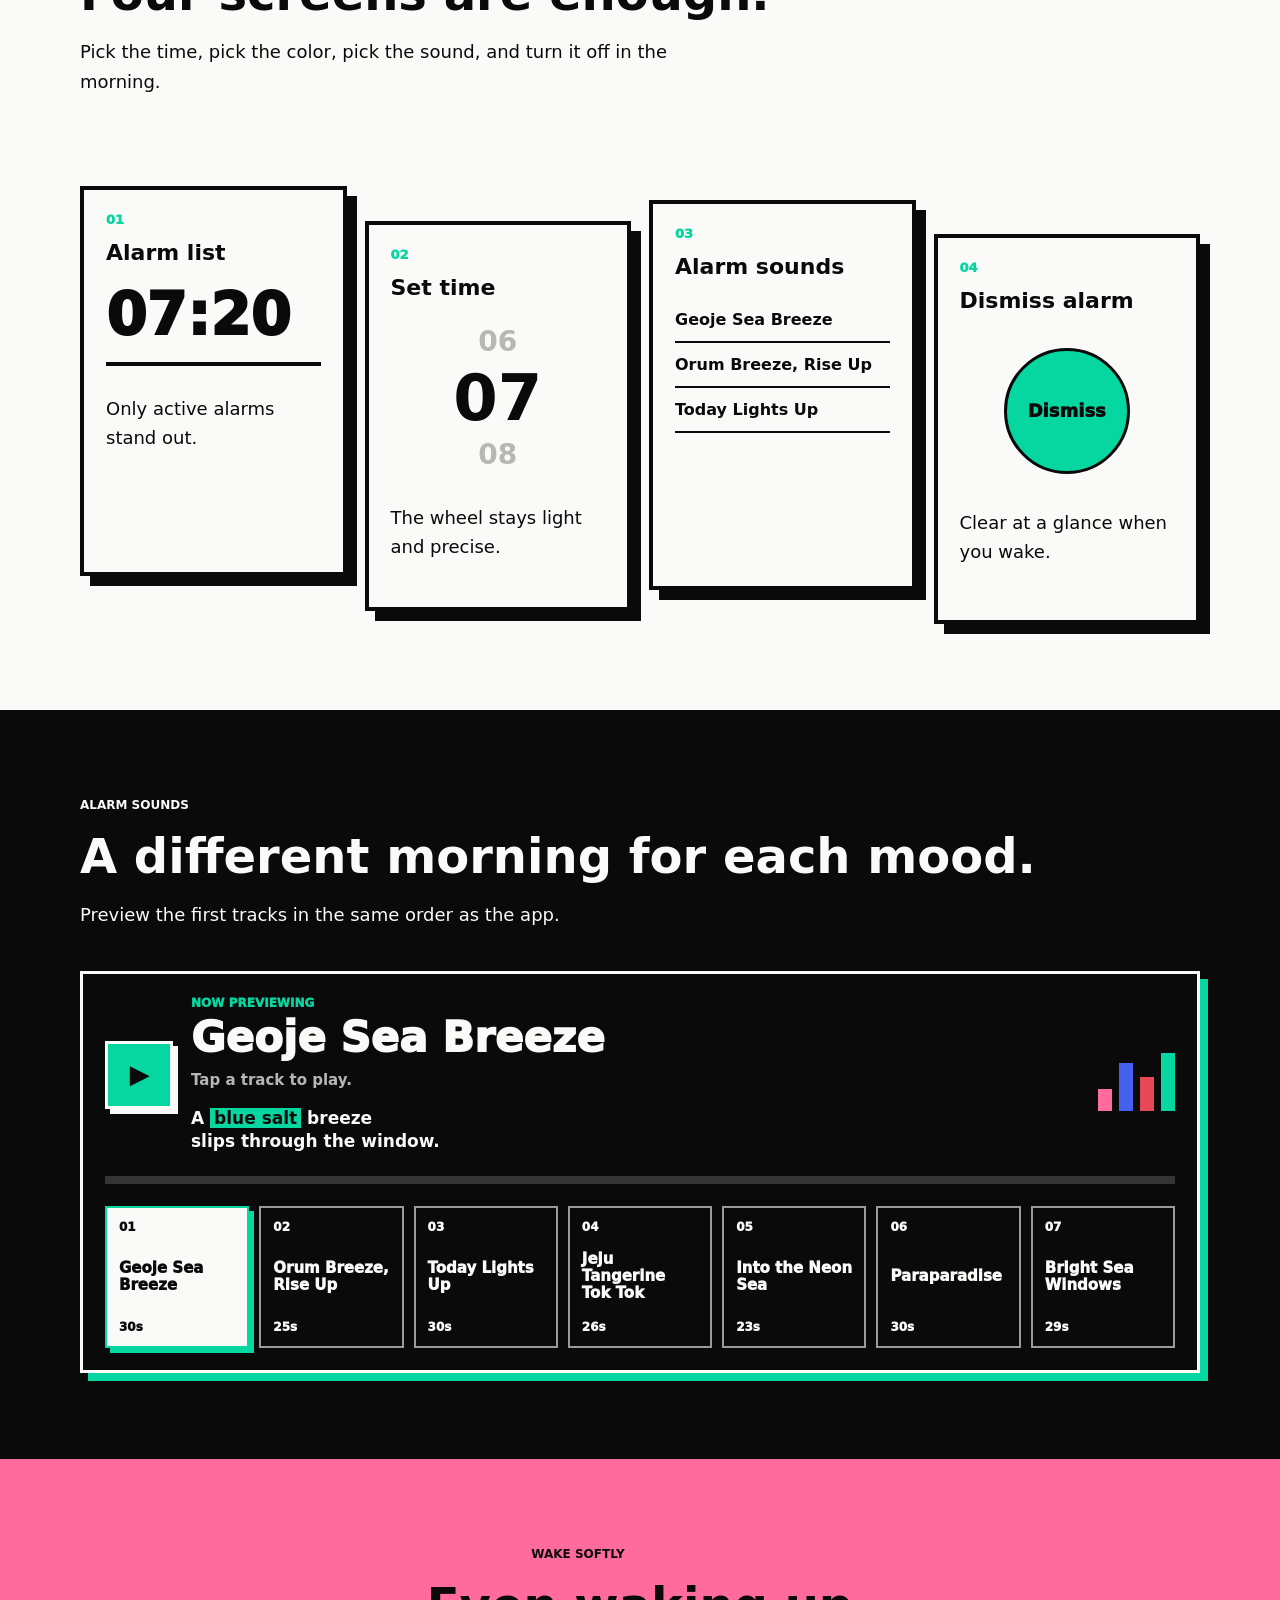
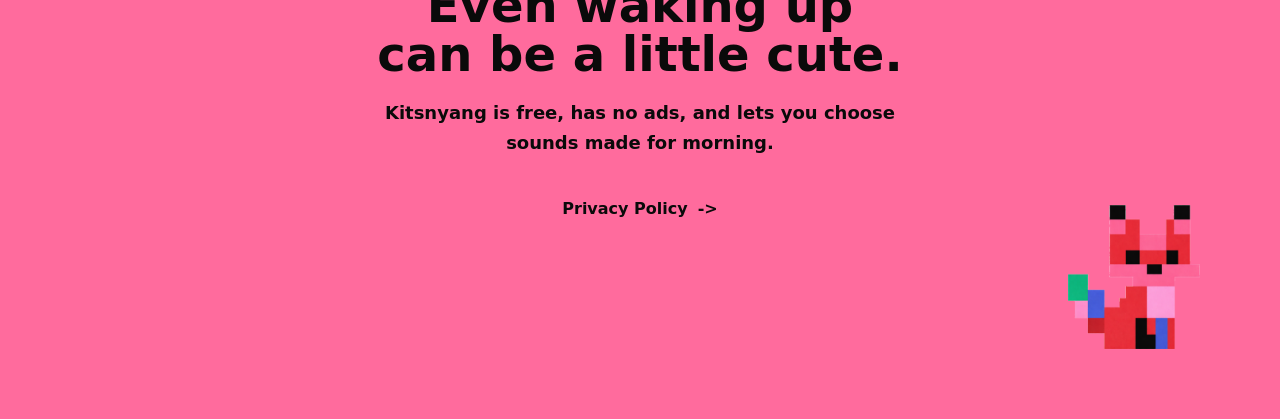
==== commit a1c9cb39: "Publish Kitsnyang privacy policy page Add a Google Play-ready privacy page to the promotion site and" ====
--- a/kitsnyang.html
+++ b/kitsnyang.html
@@ -20,6 +20,7 @@
       <div class="header-tools">
         <nav class="nav-links" aria-label="페이지" data-i18n-aria-label="common.nav.aria">
           <a aria-current="page" href="./kitsnyang.html" data-i18n="common.appName">키츠냥</a>
+          <a href="./kitsnyang/privacy.html" data-i18n="common.privacy">개인정보</a>
         </nav>
         <div
           class="language-switcher"
@@ -377,6 +378,9 @@
         <p class="eyebrow" data-i18n="kitsnyang.closing.eyebrow">부드럽게 일어나기</p>
         <h2 id="closing-title" data-i18n-html="kitsnyang.closing.title">일어나는 일도<br />조금은 귀여울 수 있게.</h2>
         <p data-i18n="kitsnyang.closing.body">키츠냥은 무료이고, 광고가 없고, 아침을 위한 소리를 고릅니다.</p>
+        <a class="text-arrow privacy-inline-link" href="./kitsnyang/privacy.html" data-i18n="common.privacyLong">
+          개인정보 처리방침
+        </a>
       </section>
     </main>
   </body>
--- a/assets/styles/site.css
+++ b/assets/styles/site.css
@@ -957,6 +957,11 @@
   max-width: 520px;
 }
 
+.privacy-inline-link,
+.privacy-back-link {
+  margin-top: 24px;
+}
+
 .closing-cat {
   bottom: 70px;
   height: auto;
@@ -965,6 +970,102 @@
   width: 132px;
 }
 
+.privacy-hero {
+  align-items: end;
+  display: grid;
+  min-height: 420px;
+}
+
+.privacy-hero h1 {
+  font-size: clamp(48px, 6vw, 88px);
+  max-width: 920px;
+}
+
+.privacy-lead {
+  font-size: 22px;
+  font-weight: 800;
+  max-width: 680px;
+}
+
+.privacy-summary {
+  background: var(--black);
+  color: var(--white);
+}
+
+.privacy-summary-grid {
+  display: grid;
+  gap: 16px;
+  grid-template-columns: repeat(3, minmax(0, 1fr));
+}
+
+.privacy-summary article {
+  border: 3px solid var(--white);
+  min-height: 220px;
+  padding: 22px;
+}
+
+.privacy-summary span {
+  color: var(--green);
+  display: block;
+  font-size: 13px;
+  font-weight: 950;
+  margin-bottom: 26px;
+}
+
+.privacy-summary h2 {
+  font-size: 30px;
+  margin-bottom: 16px;
+}
+
+.privacy-summary p {
+  color: rgba(250, 250, 248, 0.82);
+  font-size: 16px;
+  font-weight: 800;
+  line-height: 1.55;
+}
+
+.privacy-policy {
+  border-top: 4px solid var(--black);
+  max-width: 820px;
+  padding-top: 42px;
+}
+
+.privacy-policy h2 {
+  margin-bottom: 42px;
+}
+
+.privacy-block {
+  border-top: 2px solid var(--line);
+  padding: 28px 0;
+}
+
+.privacy-block h3 {
+  font-size: 24px;
+  margin-bottom: 12px;
+}
+
+.privacy-block p {
+  font-size: 17px;
+  margin-bottom: 0;
+}
+
+.privacy-block a {
+  font-weight: 900;
+  overflow-wrap: anywhere;
+}
+
+.privacy-updated {
+  border-top: 3px solid var(--black);
+  font-size: 15px;
+  font-weight: 900;
+  margin: 18px 0 0;
+  padding-top: 22px;
+}
+
+.privacy-back-link {
+  display: inline-flex;
+}
+
 .reveal.is-visible {
   transform: translateY(0);
 }
@@ -985,6 +1086,7 @@
   .home-project,
   .hero,
   .screen-stack,
+  .privacy-summary-grid,
   .statement-grid {
     grid-template-columns: 1fr;
   }
@@ -1003,6 +1105,10 @@
 
   .statement-word {
     min-height: 110px;
+  }
+
+  .privacy-summary article {
+    min-height: 0;
   }
 
   .showcase-phone,
@@ -1031,11 +1137,12 @@
   .site-header {
     display: grid;
     gap: 10px 12px;
-    grid-template-columns: auto 1fr;
+    grid-template-columns: minmax(0, 1fr);
     height: auto;
     justify-content: stretch;
     min-height: 58px;
     padding: 10px 12px 12px;
+    overflow-x: hidden;
   }
 
   .header-tools {
@@ -1044,30 +1151,40 @@
 
   .nav-links {
     display: flex;
-    justify-self: end;
+    flex-wrap: wrap;
+    gap: 6px 12px;
+    justify-content: flex-start;
+    justify-self: start;
+    min-width: 0;
   }
 
   .brand-link,
   .nav-links a {
     font-size: 13px;
+    white-space: nowrap;
   }
 
   .nav-links a[aria-current="page"] {
-    font-size: 18px;
+    font-size: 16px;
   }
 
   .language-switcher {
-    grid-column: 1 / -1;
+    grid-column: 1;
+    min-width: 0;
     width: 100%;
   }
 
   .language-menu {
-    grid-template-columns: repeat(8, minmax(0, 1fr));
+    display: flex;
+    min-width: 0;
+    max-width: 100%;
     width: 100%;
   }
 
   .language-menu button {
-    font-size: 11px;
+    flex: 1 1 0;
+    font-size: 10px;
+    min-width: 0;
     min-height: 32px;
   }
 
@@ -1113,6 +1230,20 @@
 
   .proof-row span {
     justify-content: center;
+  }
+
+  .privacy-hero {
+    min-height: 360px;
+  }
+
+  .privacy-page .privacy-hero h1 {
+    font-size: clamp(38px, 10vw, 44px);
+    line-height: 1.05;
+    overflow-wrap: anywhere;
+  }
+
+  .privacy-lead {
+    font-size: 18px;
   }
 
   .hero-stage {
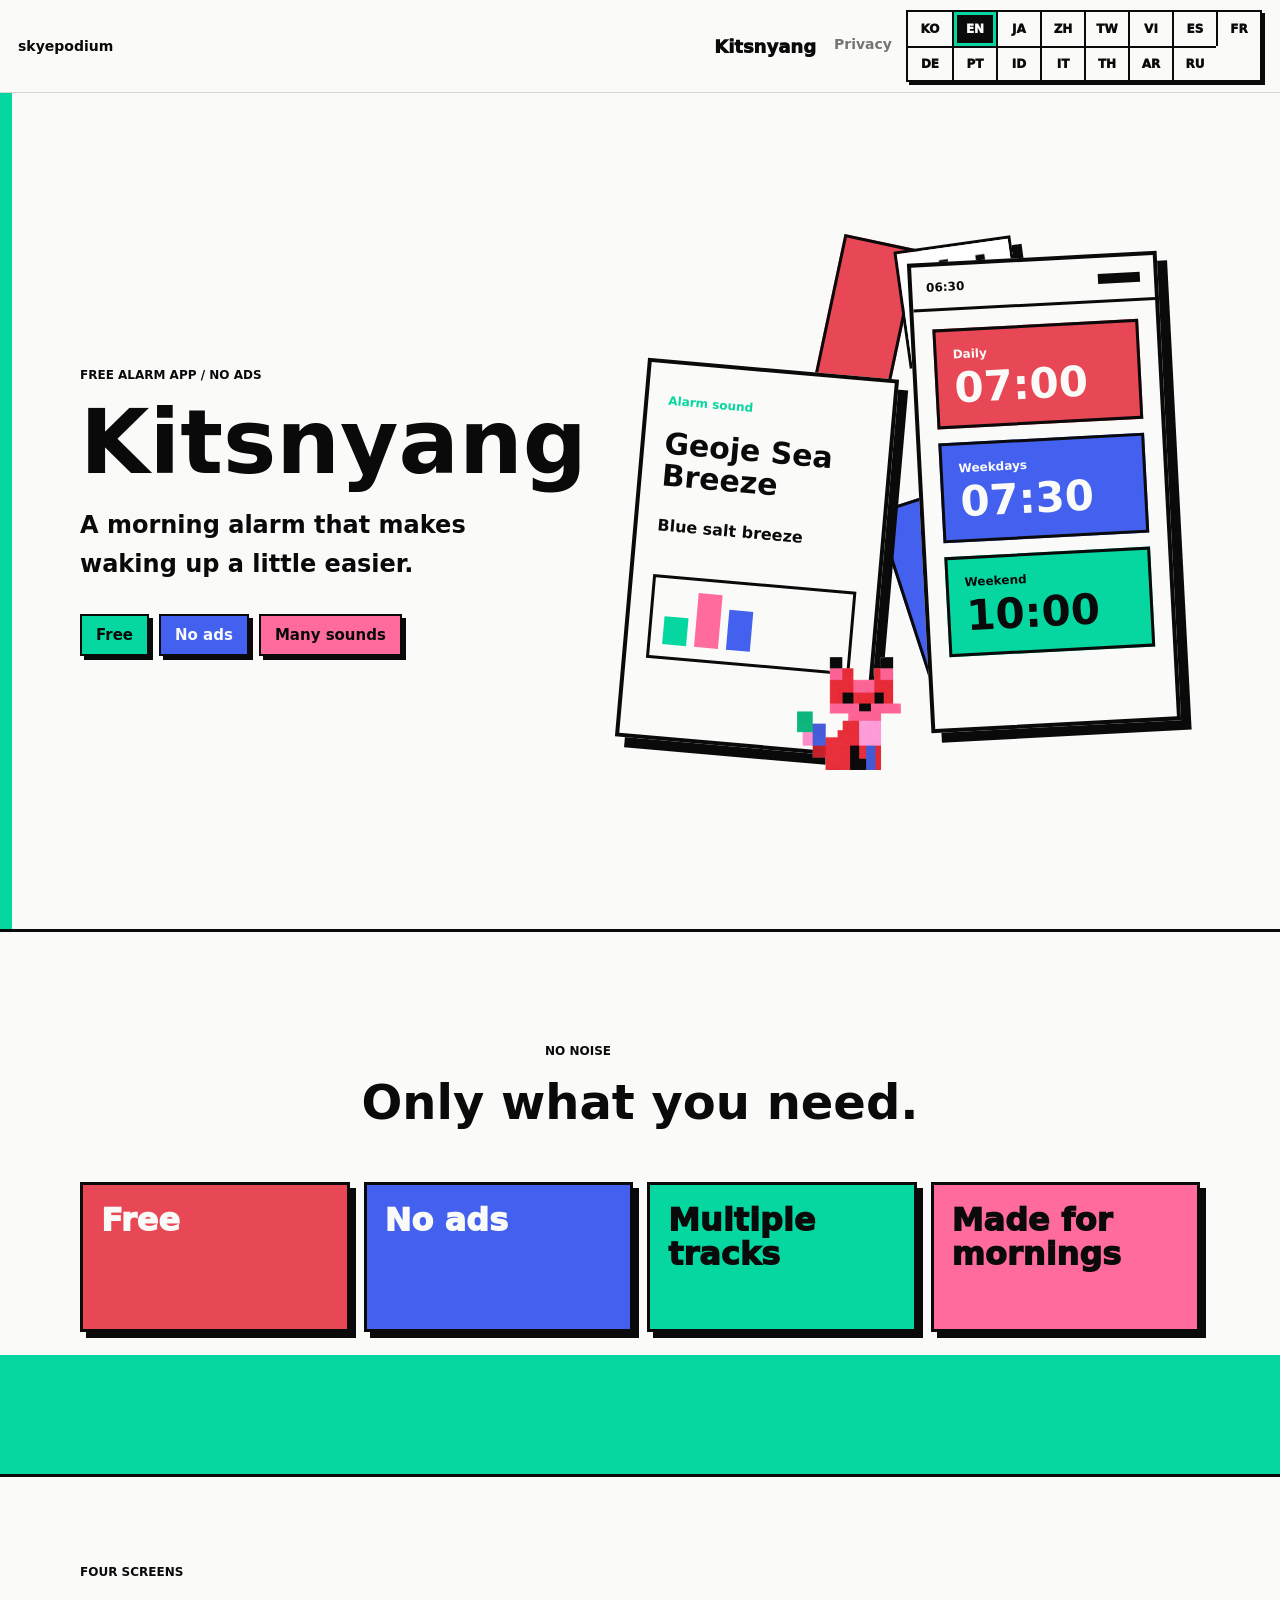
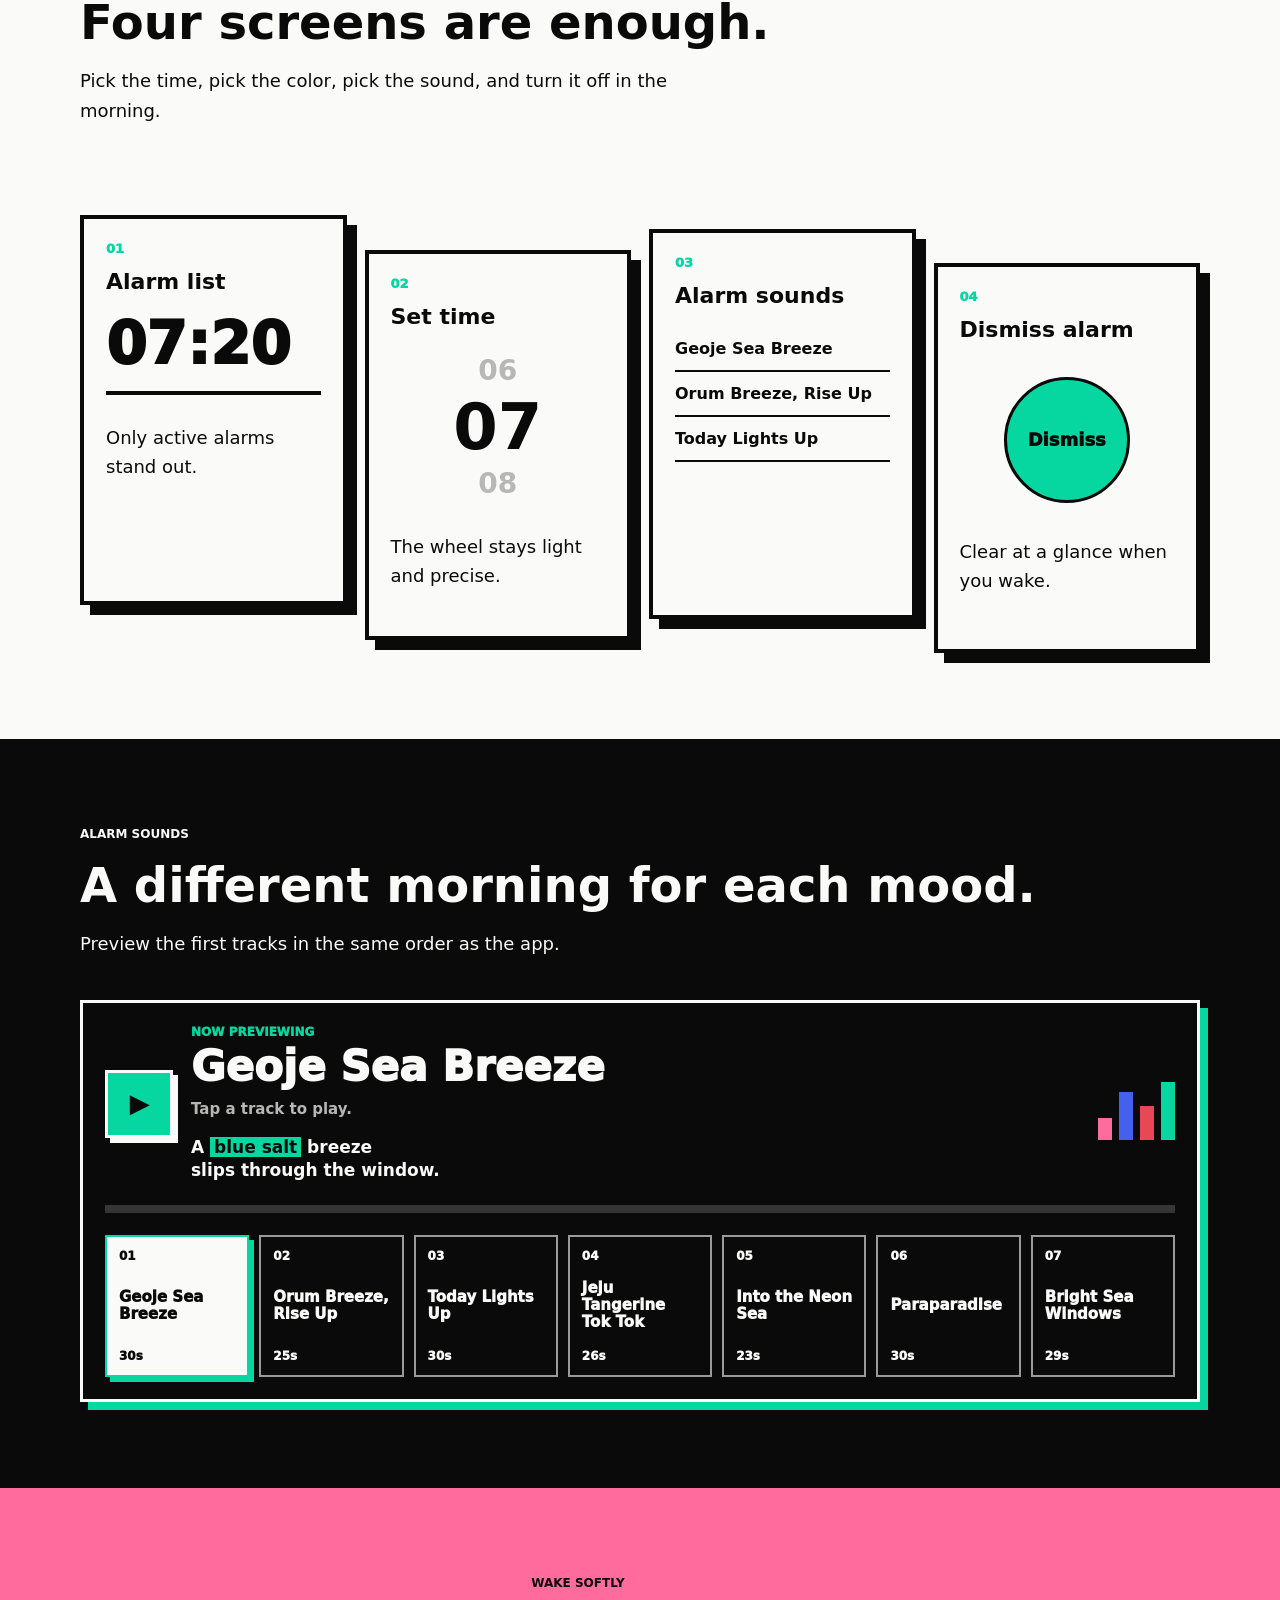
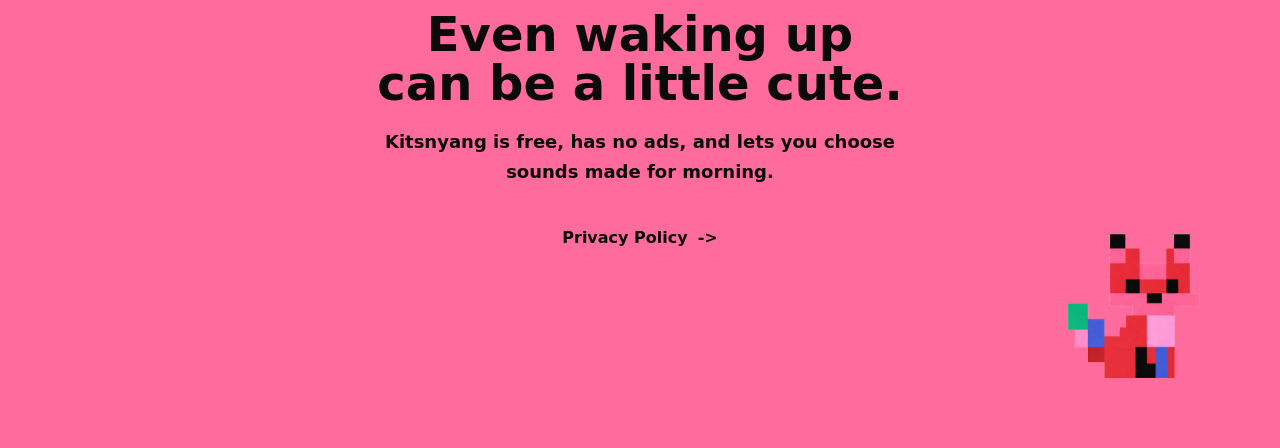
==== commit a2c51d18: "Show expanded privacy locale controls on the promotion site Constraint: The privacy policy URL must " ====
--- a/kitsnyang.html
+++ b/kitsnyang.html
@@ -102,6 +102,69 @@
             >
               FR
             </button>
+            <button
+              type="button"
+              role="radio"
+              data-language-option="de"
+              aria-label="Deutsch"
+              data-i18n-aria-label="common.language.de"
+            >
+              DE
+            </button>
+            <button
+              type="button"
+              role="radio"
+              data-language-option="pt"
+              aria-label="Português"
+              data-i18n-aria-label="common.language.pt"
+            >
+              PT
+            </button>
+            <button
+              type="button"
+              role="radio"
+              data-language-option="id"
+              aria-label="Bahasa Indonesia"
+              data-i18n-aria-label="common.language.id"
+            >
+              ID
+            </button>
+            <button
+              type="button"
+              role="radio"
+              data-language-option="it"
+              aria-label="Italiano"
+              data-i18n-aria-label="common.language.it"
+            >
+              IT
+            </button>
+            <button
+              type="button"
+              role="radio"
+              data-language-option="th"
+              aria-label="ไทย"
+              data-i18n-aria-label="common.language.th"
+            >
+              TH
+            </button>
+            <button
+              type="button"
+              role="radio"
+              data-language-option="ar"
+              aria-label="العربية"
+              data-i18n-aria-label="common.language.ar"
+            >
+              AR
+            </button>
+            <button
+              type="button"
+              role="radio"
+              data-language-option="ru"
+              aria-label="Русский"
+              data-i18n-aria-label="common.language.ru"
+            >
+              RU
+            </button>
           </div>
         </div>
       </div>
--- a/assets/styles/site.css
+++ b/assets/styles/site.css
@@ -57,10 +57,10 @@
   border-bottom: 1px solid var(--line);
   display: flex;
   gap: 16px;
-  height: 64px;
+  min-height: 64px;
   justify-content: space-between;
   left: 0;
-  padding: 0 18px;
+  padding: 10px 18px;
   position: sticky;
   right: 0;
   top: 0;
@@ -136,6 +136,14 @@
 
 .language-menu button + button {
   border-left: 2px solid var(--black);
+}
+
+.language-menu button:nth-child(8n + 1) {
+  border-left: 0;
+}
+
+.language-menu button:nth-child(n + 9) {
+  border-top: 2px solid var(--black);
 }
 
 .language-menu button:hover,
@@ -1049,6 +1057,19 @@
   margin-bottom: 0;
 }
 
+.privacy-block ul {
+  display: grid;
+  gap: 10px;
+  margin: 16px 0 0;
+  padding-left: 22px;
+}
+
+.privacy-block li {
+  font-size: 16px;
+  font-weight: 800;
+  line-height: 1.55;
+}
+
 .privacy-block a {
   font-weight: 900;
   overflow-wrap: anywhere;
@@ -1175,17 +1196,29 @@
   }
 
   .language-menu {
-    display: flex;
+    display: grid;
+    grid-template-columns: repeat(5, minmax(0, 1fr));
     min-width: 0;
     max-width: 100%;
     width: 100%;
   }
 
   .language-menu button {
-    flex: 1 1 0;
     font-size: 10px;
     min-width: 0;
     min-height: 32px;
+  }
+
+  .language-menu button:nth-child(8n + 1) {
+    border-left: 2px solid var(--black);
+  }
+
+  .language-menu button:nth-child(5n + 1) {
+    border-left: 0;
+  }
+
+  .language-menu button:nth-child(n + 6) {
+    border-top: 2px solid var(--black);
   }
 
   .section-band {
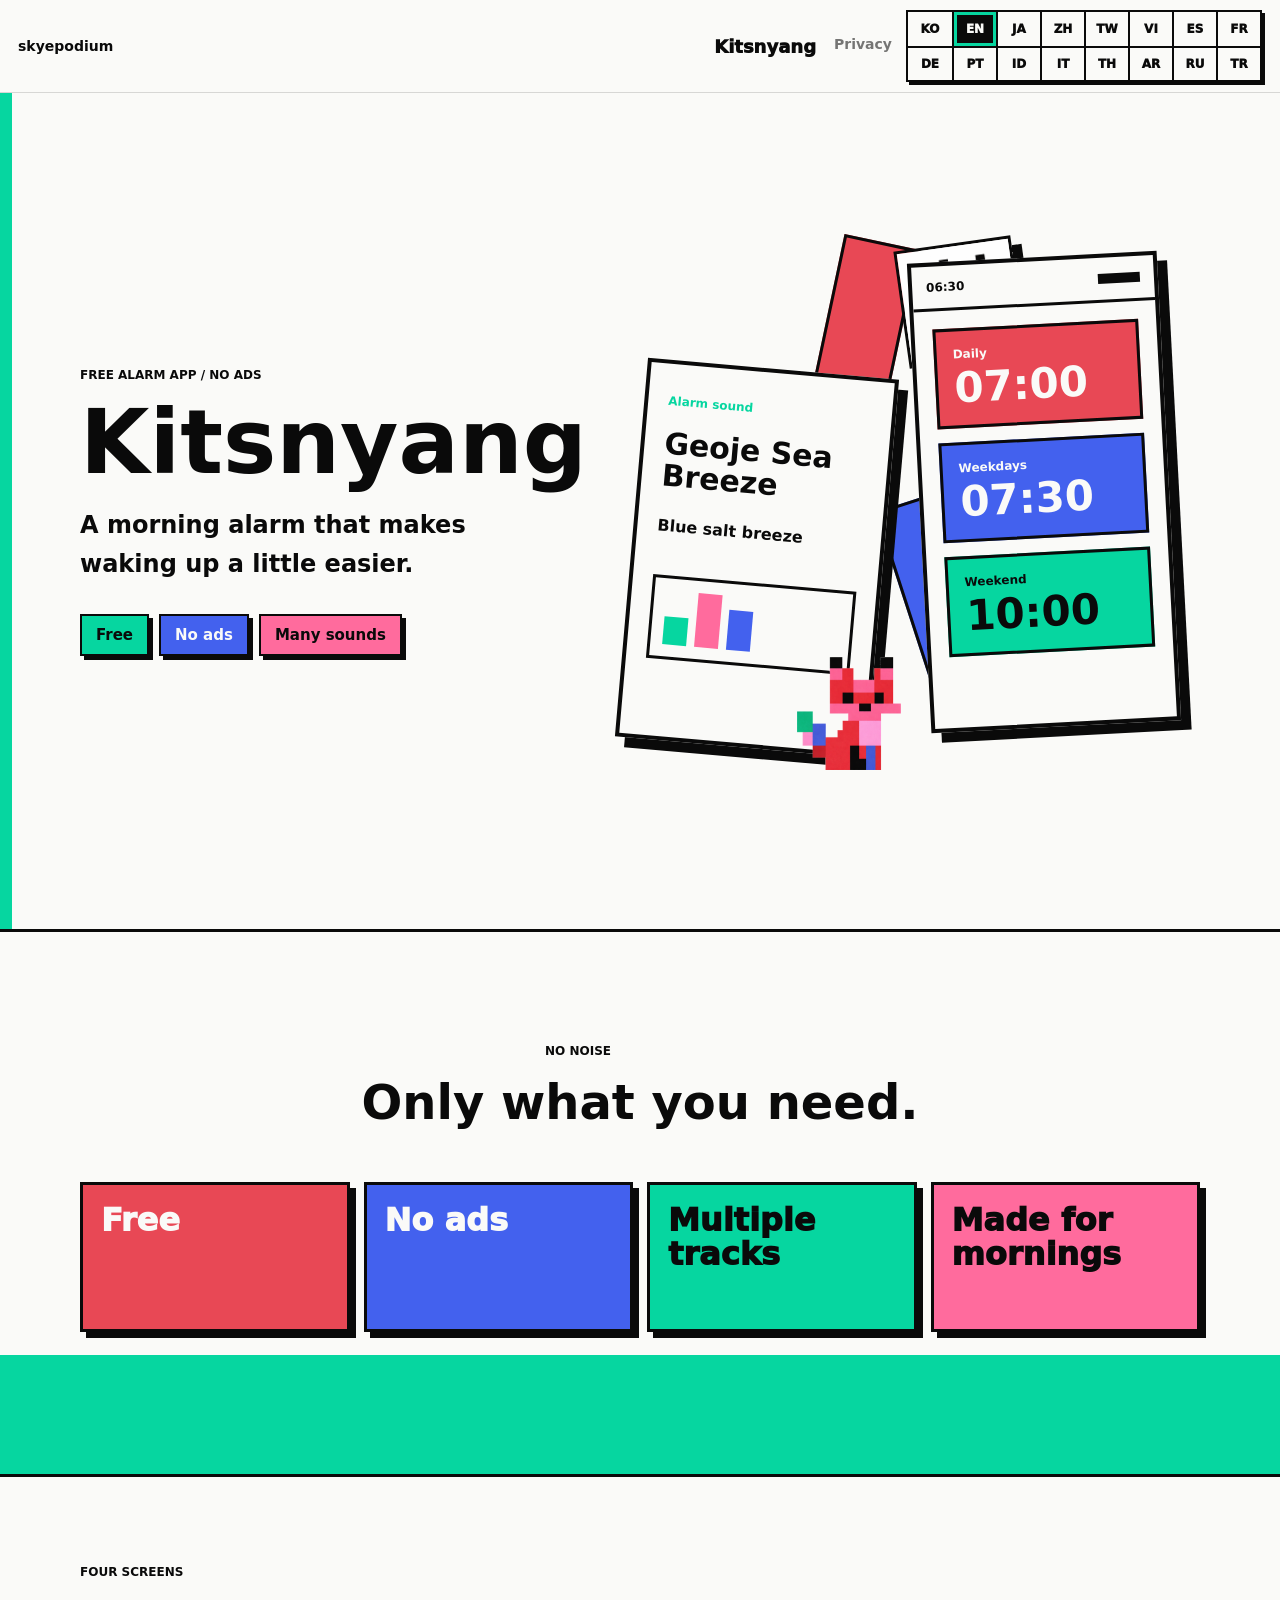
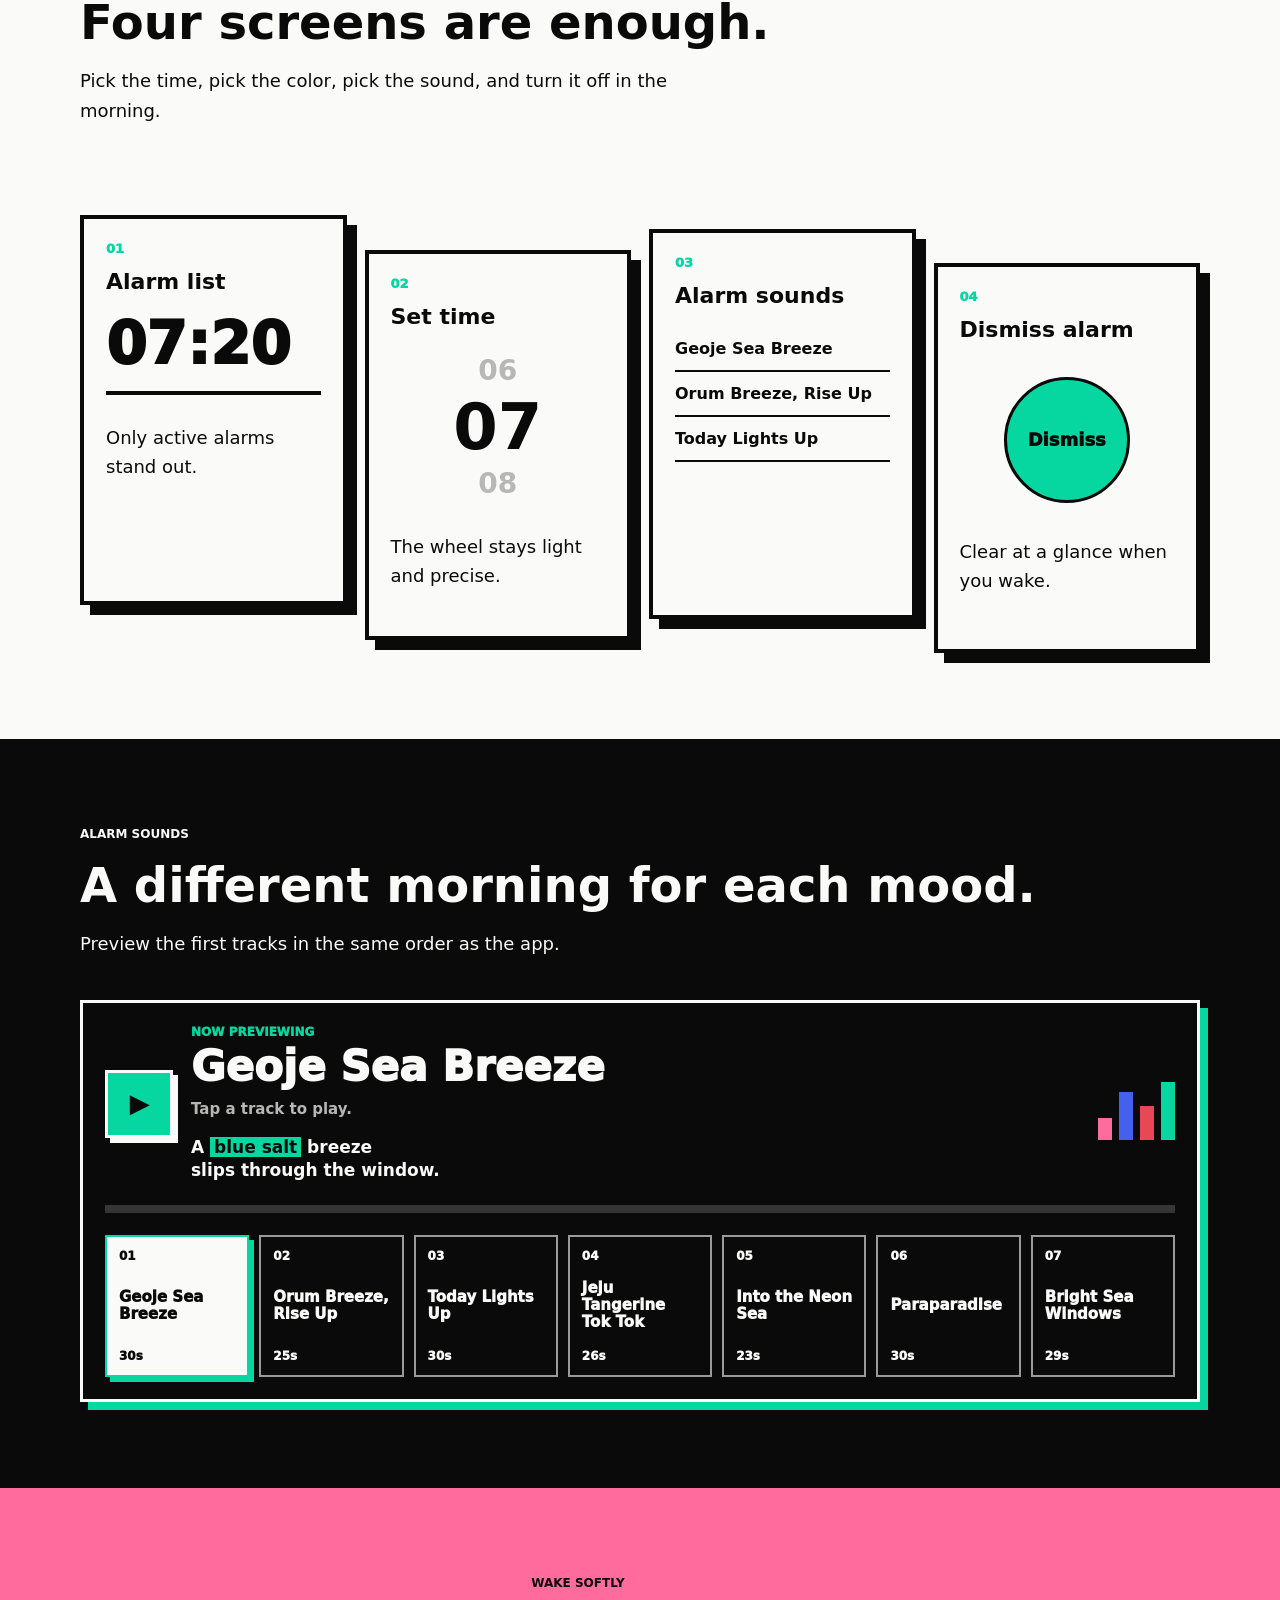
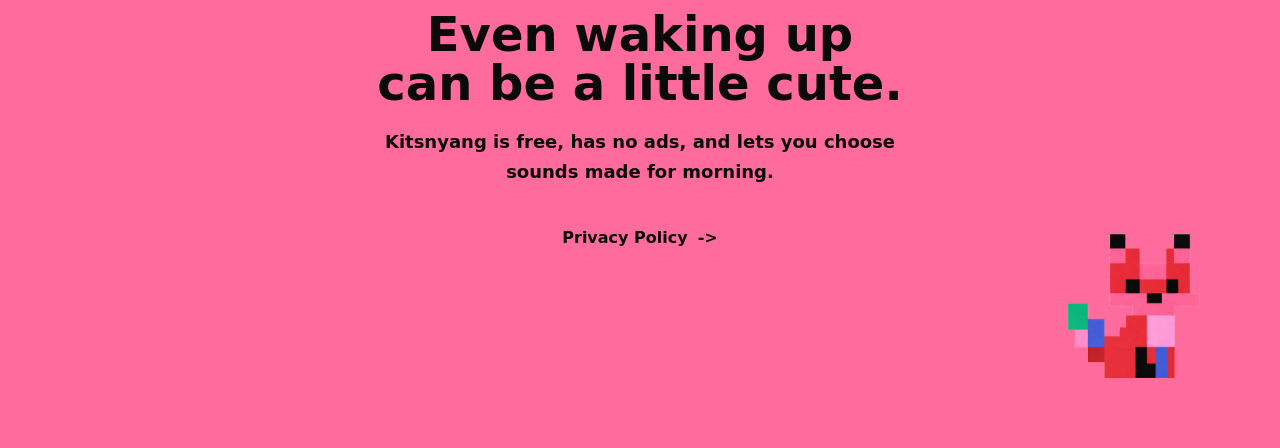
==== commit 408eb06a: "Make promotion locale switching complete Constraint: The language menu now exposes sixteen locale bu" ====
--- a/kitsnyang.html
+++ b/kitsnyang.html
@@ -9,8 +9,8 @@
       content="키츠냥은 무료이고 광고 없는 아침 알람 앱입니다. 여러 알림음과 감각적인 알람 설정 화면을 제공합니다."
     />
     <title data-i18n="kitsnyang.meta.title">키츠냥 - 아침을 조금 덜 미워하게 만드는 알람</title>
-    <link rel="stylesheet" href="./assets/styles/site.css" />
-    <script src="./assets/scripts/site.js" defer></script>
+    <link rel="stylesheet" href="./assets/styles/site.css?v=20260607-locale3" />
+    <script src="./assets/scripts/site.js?v=20260607-locale3" defer></script>
   </head>
   <body class="kitsnyang-page">
     <header class="site-header" aria-label="주요 탐색" data-i18n-aria-label="common.header.aria">
@@ -164,6 +164,15 @@
               data-i18n-aria-label="common.language.ru"
             >
               RU
+            </button>
+            <button
+              type="button"
+              role="radio"
+              data-language-option="tr"
+              aria-label="Türkçe"
+              data-i18n-aria-label="common.language.tr"
+            >
+              TR
             </button>
           </div>
         </div>
